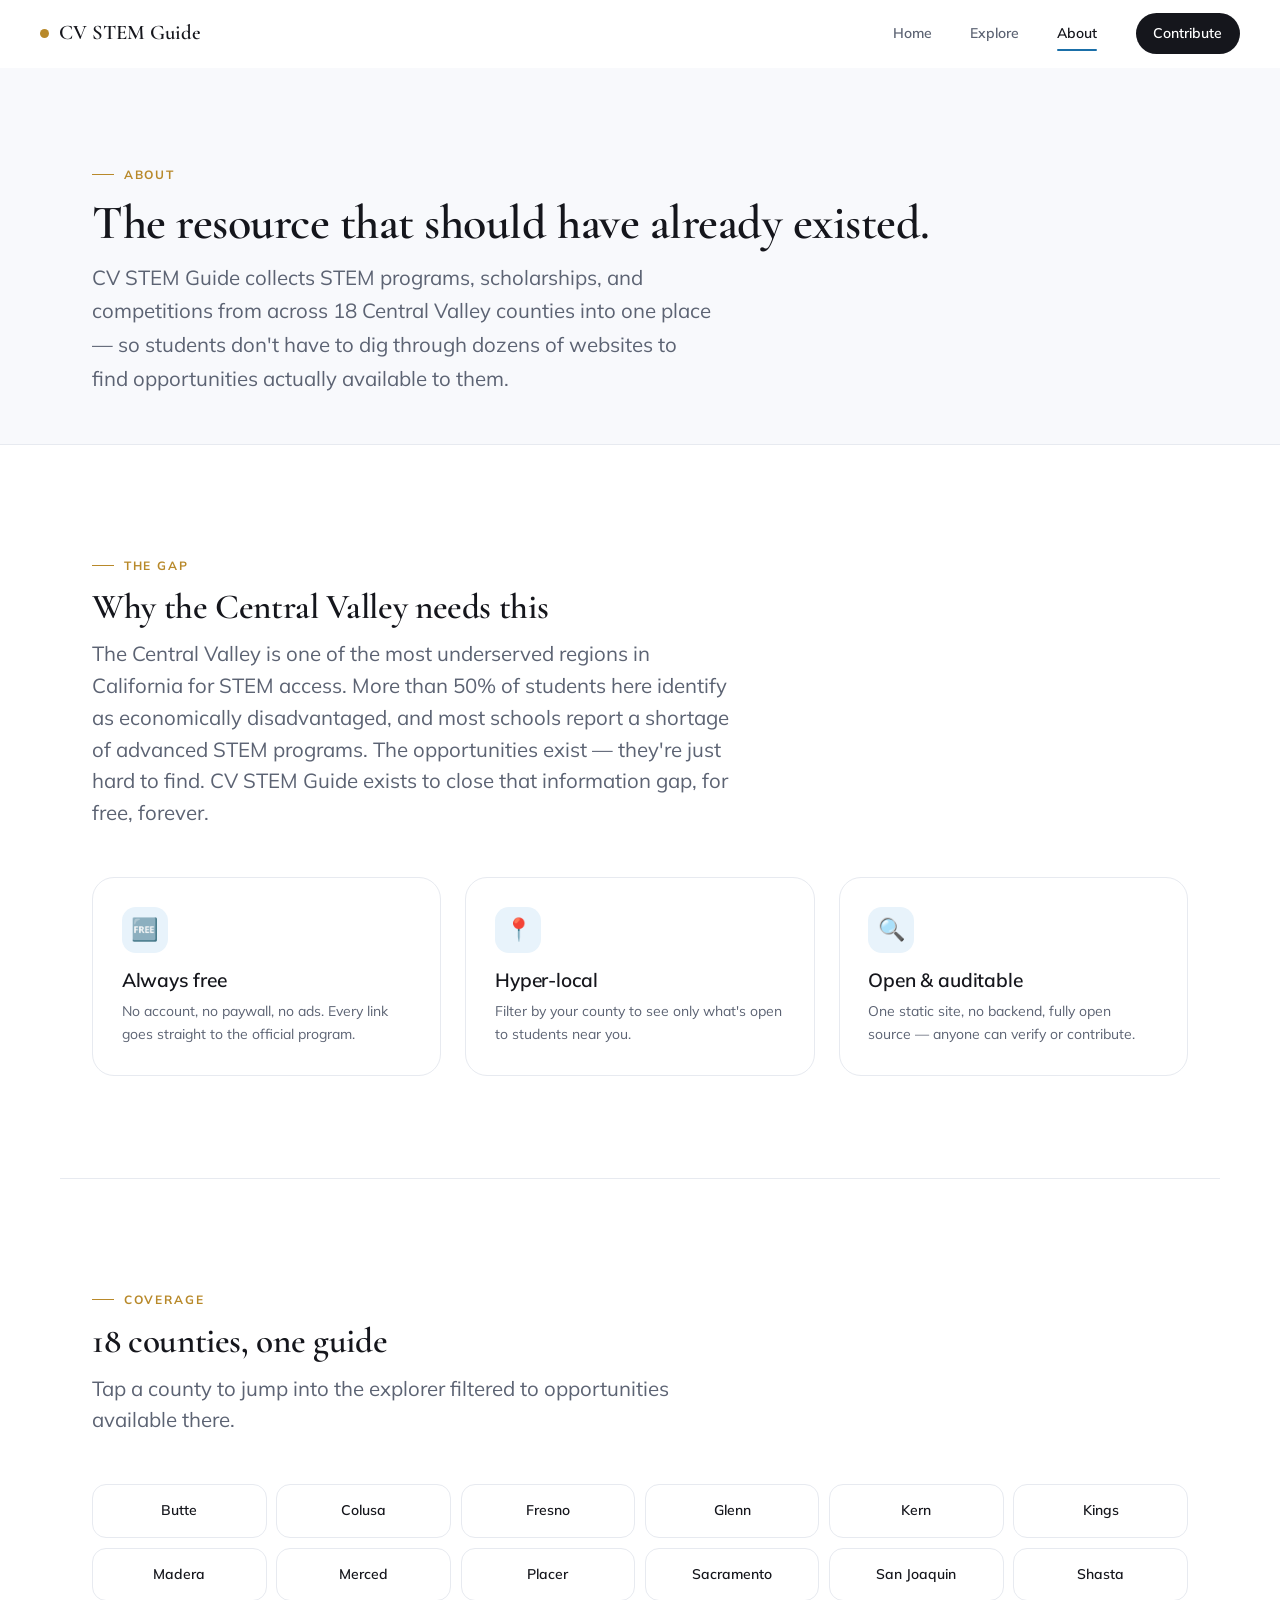
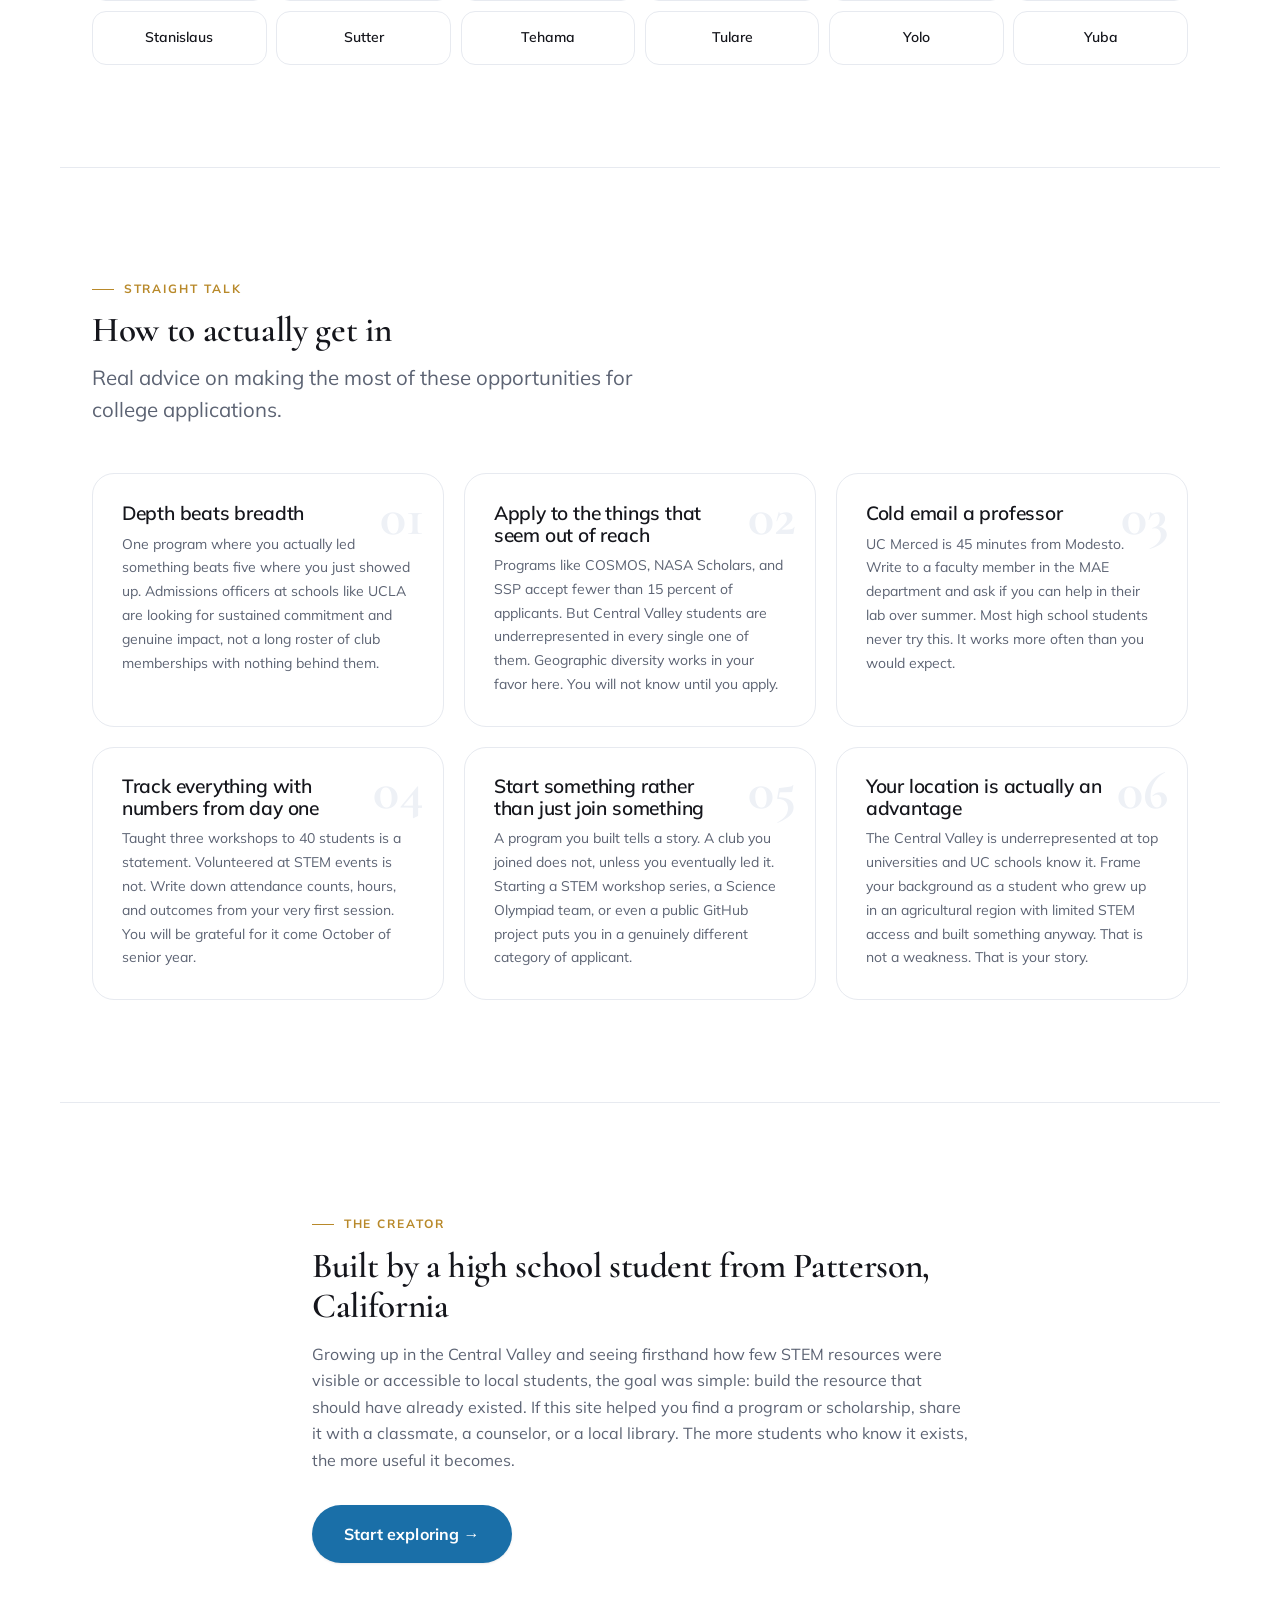
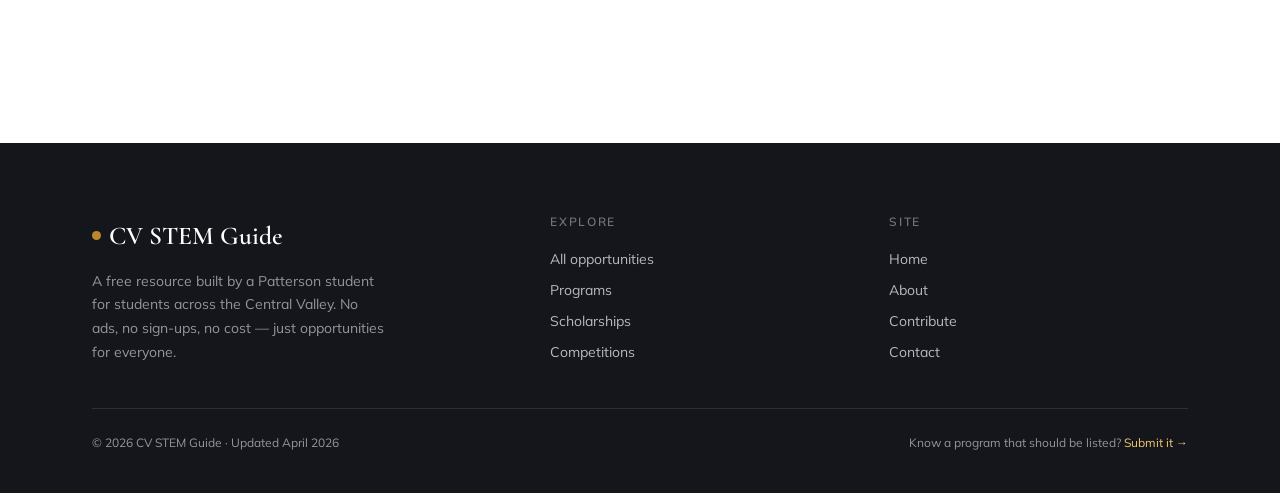
==== about/index.html @ e5feb9a6 "Add files via upload" ====
<!DOCTYPE html>
<html lang="en">
<head>
<meta charset="UTF-8">
<meta name="viewport" content="width=device-width, initial-scale=1.0">
<title>About — CV STEM Guide</title>
<meta name="description" content="CV STEM Guide is a free, no-sign-up resource built by a Central Valley student to close the STEM information gap across 18 counties.">
<link rel="canonical" href="https://cvstemguide.com/about">
<link rel="icon" href="/assets/favicon.svg">
<link rel="preconnect" href="https://fonts.googleapis.com">
<link rel="preconnect" href="https://fonts.gstatic.com" crossorigin>
<link href="https://fonts.googleapis.com/css2?family=Cormorant+Garamond:ital,wght@0,500;0,600;1,500;1,600&family=Mulish:wght@400;500;600;700;800&display=swap" rel="stylesheet">
<link rel="stylesheet" href="/styles/base.css">
<link rel="stylesheet" href="/styles/components.css">
</head>
<body>

<header class="nav">
  <a href="/" class="nav-logo" aria-label="CV STEM Guide home"><span class="dot"></span>CV STEM Guide</a>
  <nav class="nav-links" aria-label="Primary">
    <a href="/">Home</a>
    <a href="/explore">Explore</a>
    <a href="/about" aria-current="page">About</a>
    <a href="/contribute" class="nav-cta">Contribute</a>
  </nav>
  <button class="nav-toggle" aria-label="Toggle menu" aria-expanded="false"><span></span></button>
</header>

<div class="page-head">
  <div class="container">
    <span class="eyebrow">About</span>
    <h1>The resource that should have already existed.</h1>
    <p>CV STEM Guide collects STEM programs, scholarships, and competitions from across 18 Central Valley counties into one place — so students don't have to dig through dozens of websites to find opportunities actually available to them.</p>
  </div>
</div>

<section>
  <div class="container">
    <div class="section-head prose" data-animate>
      <span class="eyebrow">The gap</span>
      <h2 class="title">Why the Central Valley needs this</h2>
      <p class="sub">The Central Valley is one of the most underserved regions in California for STEM access. More than 50% of students here identify as economically disadvantaged, and most schools report a shortage of advanced STEM programs. The opportunities exist — they're just hard to find. CV STEM Guide exists to close that information gap, for free, forever.</p>
    </div>
    <div class="feature-grid">
      <div class="feature" data-animate><div class="feature-ic">🆓</div><h3>Always free</h3><p>No account, no paywall, no ads. Every link goes straight to the official program.</p></div>
      <div class="feature" data-animate data-delay="1"><div class="feature-ic">📍</div><h3>Hyper-local</h3><p>Filter by your county to see only what's open to students near you.</p></div>
      <div class="feature" data-animate data-delay="2"><div class="feature-ic">🔍</div><h3>Open & auditable</h3><p>One static site, no backend, fully open source — anyone can verify or contribute.</p></div>
    </div>
  </div>
</section>

<hr class="divider container">

<!-- Counties -->
<section>
  <div class="container">
    <div class="section-head" data-animate>
      <span class="eyebrow">Coverage</span>
      <h2 class="title">18 counties, one guide</h2>
      <p class="sub">Tap a county to jump into the explorer filtered to opportunities available there.</p>
    </div>
    <div class="county-grid" id="county-grid" data-animate></div>
  </div>
</section>

<hr class="divider container">

<!-- Tips -->
<section>
  <div class="container">
    <div class="section-head" data-animate>
      <span class="eyebrow">Straight talk</span>
      <h2 class="title">How to actually get in</h2>
      <p class="sub">Real advice on making the most of these opportunities for college applications.</p>
    </div>
    <div class="tips-grid" id="tips-grid"></div>
  </div>
</section>

<hr class="divider container">

<!-- Creator -->
<section>
  <div class="container prose" data-animate>
    <span class="eyebrow">The creator</span>
    <h2 class="title" style="font-family:var(--font-display);font-size:var(--fs-h2);margin:.75rem 0 1rem">Built by a high school student from Patterson, California</h2>
    <p class="muted">Growing up in the Central Valley and seeing firsthand how few STEM resources were visible or accessible to local students, the goal was simple: build the resource that should have already existed. If this site helped you find a program or scholarship, share it with a classmate, a counselor, or a local library. The more students who know it exists, the more useful it becomes.</p>
    <div style="margin-top:2rem">
      <a href="/explore" class="btn btn-primary btn-lg">Start exploring →</a>
    </div>
  </div>
</section>

<footer class="footer">
  <div class="container">
    <div class="footer-grid">
      <div>
        <div class="footer-logo"><span class="dot"></span>CV STEM Guide</div>
        <p class="footer-blurb">A free resource built by a Patterson student for students across the Central Valley. No ads, no sign-ups, no cost — just opportunities for everyone.</p>
      </div>
      <div class="footer-col">
        <h4>Explore</h4>
        <a href="/explore">All opportunities</a>
        <a href="/explore?type=program">Programs</a>
        <a href="/explore?type=scholarship">Scholarships</a>
        <a href="/explore?type=competition">Competitions</a>
      </div>
      <div class="footer-col">
        <h4>Site</h4>
        <a href="/">Home</a>
        <a href="/about">About</a>
        <a href="/contribute">Contribute</a>
        <a href="mailto:support@cvstemguide.com">Contact</a>
      </div>
    </div>
    <div class="footer-note">
      <span>© <span id="year">2026</span> CV STEM Guide · Updated April 2026</span>
      <span>Know a program that should be listed? <a href="/contribute">Submit it →</a></span>
    </div>
  </div>
</footer>

<script src="/scripts/data.js"></script>
<script src="/scripts/ui.js"></script>
<script src="/scripts/main.js" defer></script>
<script data-goatcounter="https://cvstemguide.goatcounter.com/count" async src="//gc.zgo.at/count.js"></script>
</body>
</html>
---- styles/base.css ----
/* ============================================================
   CV STEM Guide — Design System: Base
   Tokens · reset · typography · layout primitives · utilities
   ============================================================ */

:root {
  /* ---- Brand ---- */
  --sky:        #1a6fa8;
  --sky-dark:   #0f4f7a;
  --sky-light:  #e8f3fb;
  --gold:       #b8892a;
  --gold-soft:  #f0c96a;
  --gold-light: #fdf6e7;

  /* ---- Accent (resource categories) ---- */
  --green:        #2d7a4f;  --green-light:  #edf7f2;
  --rose:         #9b3a5c;  --rose-light:   #fdf0f5;
  --violet:       #5b3da8;  --violet-light: #f3f0fb;
  --amber:        #8a6a00;  --amber-light:  #fef9e7;

  /* ---- Neutrals ---- */
  --ink:       #15161c;
  --ink-soft:  #3a3d4a;
  --ink-muted: #5c6373;
  --ink-faint: #8a93a6;
  --line:      #e7eaf0;
  --line-soft: #f1f3f7;
  --surface:   #ffffff;
  --surface-2: #f8f9fc;
  --surface-3: #eef1f6;

  /* ---- Typography ---- */
  --font-display: 'Cormorant Garamond', Georgia, 'Times New Roman', serif;
  --font-sans: 'Mulish', -apple-system, BlinkMacSystemFont, 'Segoe UI', Roboto, sans-serif;

  --fs-hero: clamp(2.6rem, 6vw, 4.6rem);
  --fs-h1:   clamp(2rem, 4vw, 3rem);
  --fs-h2:   clamp(1.6rem, 3vw, 2.2rem);
  --fs-h3:   1.2rem;
  --fs-lead: clamp(1.05rem, 1.6vw, 1.3rem);
  --fs-body: 1rem;
  --fs-sm:   0.875rem;
  --fs-xs:   0.75rem;

  /* ---- Spacing (8pt scale) ---- */
  --sp-1: .25rem; --sp-2: .5rem;  --sp-3: .75rem; --sp-4: 1rem;
  --sp-5: 1.5rem; --sp-6: 2rem;   --sp-7: 3rem;   --sp-8: 4rem;
  --sp-9: 6rem;   --sp-10: 8rem;

  /* ---- Radius ---- */
  --r-sm: 8px; --r-md: 14px; --r-lg: 22px; --r-pill: 999px;

  /* ---- Shadows (soft, premium) ---- */
  --shadow-sm: 0 1px 2px rgba(20,30,55,.04), 0 1px 3px rgba(20,30,55,.06);
  --shadow-md: 0 6px 16px rgba(20,30,55,.06), 0 14px 36px rgba(20,30,55,.07);
  --shadow-lg: 0 10px 28px rgba(20,30,55,.10), 0 28px 64px rgba(20,30,55,.12);

  /* ---- Motion ---- */
  --ease:     cubic-bezier(.22,.61,.36,1);
  --ease-out: cubic-bezier(.16,1,.3,1);
  --t-fast: .18s; --t-med: .32s; --t-slow: .6s;

  /* ---- Layout ---- */
  --maxw: 1160px;
  --maxw-prose: 720px;
  --nav-h: 68px;
}

/* ---- Reset ---- */
*, *::before, *::after { box-sizing: border-box; margin: 0; padding: 0; }
html { -webkit-text-size-adjust: 100%; scroll-behavior: smooth; scroll-padding-top: calc(var(--nav-h) + 1rem); }
body {
  font-family: var(--font-sans);
  font-size: var(--fs-body);
  line-height: 1.65;
  color: var(--ink);
  background: var(--surface);
  -webkit-font-smoothing: antialiased;
  text-rendering: optimizeLegibility;
  overflow-x: hidden;
}
img, svg, video { display: block; max-width: 100%; height: auto; }
a { color: inherit; text-decoration: none; }
button, input, select, textarea { font: inherit; color: inherit; }
button { cursor: pointer; background: none; border: none; }
ul { list-style: none; }
:focus-visible { outline: 2px solid var(--sky); outline-offset: 3px; border-radius: 4px; }

/* ---- Typography ---- */
h1, h2, h3, h4 { line-height: 1.12; font-weight: 600; letter-spacing: -0.01em; }
.display { font-family: var(--font-display); font-weight: 600; letter-spacing: -0.005em; }
.display em { font-style: italic; }

p { text-wrap: pretty; }
strong { font-weight: 600; }

/* ---- Layout primitives ---- */
.container { width: 100%; max-width: var(--maxw); margin-inline: auto; padding-inline: clamp(1.25rem, 4vw, 2rem); }
.prose { max-width: var(--maxw-prose); }
section { padding-block: clamp(3.5rem, 8vw, 6.5rem); }

.eyebrow {
  display: inline-flex; align-items: center; gap: .6rem;
  font-size: var(--fs-xs); font-weight: 700; letter-spacing: .16em;
  text-transform: uppercase; color: var(--gold);
}
.eyebrow::before { content: ''; width: 22px; height: 1px; background: currentColor; }

.section-head { max-width: 640px; margin-bottom: clamp(2rem, 4vw, 3rem); }
.section-head .title {
  font-family: var(--font-display); font-weight: 600;
  font-size: var(--fs-h2); color: var(--ink); margin-top: .75rem; line-height: 1.1;
}
.section-head .sub {
  font-size: var(--fs-lead); color: var(--ink-muted);
  margin-top: .75rem; font-weight: 400; line-height: 1.55;
}

.divider { border: none; border-top: 1px solid var(--line); }

/* ---- Buttons ---- */
.btn {
  display: inline-flex; align-items: center; justify-content: center; gap: .5rem;
  padding: .85rem 1.6rem; border-radius: var(--r-pill);
  font-size: var(--fs-sm); font-weight: 700; letter-spacing: .01em;
  transition: transform var(--t-fast) var(--ease), background var(--t-fast), box-shadow var(--t-fast), border-color var(--t-fast), color var(--t-fast);
  will-change: transform;
}
.btn:hover { transform: translateY(-2px); }
.btn:active { transform: translateY(0); }
.btn-primary { background: var(--sky); color: #fff; box-shadow: var(--shadow-sm); }
.btn-primary:hover { background: var(--sky-dark); box-shadow: var(--shadow-md); }
.btn-ghost { background: transparent; color: var(--ink); border: 1px solid var(--line); }
.btn-ghost:hover { border-color: var(--ink-faint); background: var(--surface-2); }
.btn-light { background: rgba(255,255,255,.12); color: #fff; border: 1px solid rgba(255,255,255,.35); backdrop-filter: blur(6px); }
.btn-light:hover { background: rgba(255,255,255,.2); border-color: rgba(255,255,255,.6); }
.btn-lg { padding: 1rem 2rem; font-size: var(--fs-body); }

/* ---- Scroll-reveal animation hook ---- */
[data-animate] {
  opacity: 0; transform: translateY(22px);
  transition: opacity .7s var(--ease-out), transform .7s var(--ease-out);
}
[data-animate].in-view { opacity: 1; transform: none; }
[data-animate][data-delay="1"] { transition-delay: .08s; }
[data-animate][data-delay="2"] { transition-delay: .16s; }
[data-animate][data-delay="3"] { transition-delay: .24s; }
[data-animate][data-delay="4"] { transition-delay: .32s; }

/* ---- Utilities ---- */
.text-center { text-align: center; }
.mx-auto { margin-inline: auto; }
.muted { color: var(--ink-muted); }
.visually-hidden {
  position: absolute; width: 1px; height: 1px; padding: 0; margin: -1px;
  overflow: hidden; clip: rect(0 0 0 0); white-space: nowrap; border: 0;
}

@media (prefers-reduced-motion: reduce) {
  html { scroll-behavior: auto; }
  *, *::before, *::after { animation-duration: .001ms !important; transition-duration: .001ms !important; }
  [data-animate] { opacity: 1; transform: none; }
}
---- styles/components.css ----
/* ============================================================
   CV STEM Guide — Design System: Components
   Navigation · hero · stats · cards · explorer · banners · footer
   ============================================================ */

/* ---------- Navigation ---------- */
.nav {
  position: sticky; top: 0; z-index: 100;
  height: var(--nav-h);
  display: flex; align-items: center; justify-content: space-between;
  padding-inline: clamp(1.25rem, 4vw, 2.5rem);
  background: rgba(255,255,255,.72);
  backdrop-filter: saturate(180%) blur(16px);
  -webkit-backdrop-filter: saturate(180%) blur(16px);
  border-bottom: 1px solid transparent;
  transition: border-color var(--t-med), background var(--t-med), box-shadow var(--t-med);
}
.nav.scrolled { border-bottom-color: var(--line); box-shadow: 0 1px 0 rgba(20,30,55,.02); }

.nav-logo {
  display: inline-flex; align-items: center; gap: .6rem;
  font-family: var(--font-display); font-weight: 600; font-size: 1.3rem; color: var(--ink);
}
.nav-logo .dot { width: 9px; height: 9px; border-radius: 50%; background: var(--gold); flex-shrink: 0; }

.nav-links { display: flex; align-items: center; gap: clamp(1.4rem, 3vw, 2.4rem); }
.nav-links a {
  position: relative; font-size: var(--fs-sm); font-weight: 600; color: var(--ink-muted);
  transition: color var(--t-fast);
}
.nav-links a::after {
  content: ''; position: absolute; left: 0; bottom: -6px; width: 0; height: 2px;
  background: var(--sky); border-radius: 2px; transition: width var(--t-med) var(--ease);
}
.nav-links a:hover { color: var(--ink); }
.nav-links a:hover::after,
.nav-links a[aria-current="page"]::after { width: 100%; }
.nav-links a[aria-current="page"] { color: var(--ink); }
.nav-links .nav-cta { padding: .55rem 1.1rem; border-radius: var(--r-pill); background: var(--ink); color: #fff; }
.nav-links .nav-cta::after { display: none; }
.nav-links .nav-cta:hover { background: var(--sky-dark); color: #fff; }

/* Mobile menu toggle */
.nav-toggle { display: none; width: 42px; height: 42px; border-radius: var(--r-sm); align-items: center; justify-content: center; }
.nav-toggle span, .nav-toggle span::before, .nav-toggle span::after {
  content: ''; display: block; width: 22px; height: 2px; background: var(--ink); border-radius: 2px;
  transition: transform var(--t-med) var(--ease), opacity var(--t-fast);
}
.nav-toggle span::before { position: absolute; transform: translateY(-7px); }
.nav-toggle span::after  { position: absolute; transform: translateY(7px); }
body.menu-open .nav-toggle span { background: transparent; }
body.menu-open .nav-toggle span::before { transform: rotate(45deg); }
body.menu-open .nav-toggle span::after  { transform: rotate(-45deg); }

/* ---------- Hero ---------- */
.hero { position: relative; display: flex; align-items: center; min-height: min(86vh, 700px); overflow: hidden; }
.hero-media { position: absolute; inset: 0; z-index: 0; }
.hero-media img { width: 100%; height: 100%; object-fit: cover; object-position: center 40%; transform: scale(1.06); }
.hero-media::after {
  content: ''; position: absolute; inset: 0;
  background: linear-gradient(100deg, rgba(11,22,42,.92) 0%, rgba(11,22,42,.62) 52%, rgba(11,22,42,.2) 100%);
}
.hero-inner { position: relative; z-index: 1; padding-block: clamp(4rem, 10vw, 7rem); max-width: 720px; }
.hero-eyebrow { color: var(--gold-soft); }
.hero h1 {
  font-family: var(--font-display); font-weight: 600; color: #fff;
  font-size: var(--fs-hero); line-height: 1.02; margin: 1.4rem 0;
}
.hero h1 em { font-style: italic; color: var(--gold-soft); }
.hero-sub { font-size: var(--fs-lead); color: rgba(255,255,255,.82); max-width: 520px; margin-bottom: 2.2rem; }
.hero-actions { display: flex; flex-wrap: wrap; gap: .8rem; }

/* ---------- Stats ---------- */
.stats {
  display: grid; grid-template-columns: repeat(4, 1fr);
  gap: clamp(1rem, 3vw, 2rem);
  padding: clamp(2rem, 5vw, 3rem) 0;
  border-block: 1px solid var(--line);
}
.stat { text-align: center; }
.stat-num { font-family: var(--font-display); font-weight: 600; font-size: clamp(2rem, 4vw, 2.8rem); color: var(--sky); line-height: 1; }
.stat-label { font-size: var(--fs-sm); color: var(--ink-muted); margin-top: .4rem; }

/* ---------- Feature / value cards ---------- */
.feature-grid { display: grid; grid-template-columns: repeat(auto-fit, minmax(250px, 1fr)); gap: clamp(1rem, 2.5vw, 1.5rem); }
.feature {
  padding: 1.8rem; border: 1px solid var(--line); border-radius: var(--r-lg); background: var(--surface);
  transition: transform var(--t-med) var(--ease), box-shadow var(--t-med), border-color var(--t-med);
}
.feature:hover { transform: translateY(-4px); box-shadow: var(--shadow-md); border-color: transparent; }
.feature-ic { width: 46px; height: 46px; border-radius: var(--r-md); display: grid; place-items: center; font-size: 22px; background: var(--sky-light); margin-bottom: 1.1rem; }
.feature h3 { font-size: var(--fs-h3); margin-bottom: .5rem; }
.feature p { font-size: var(--fs-sm); color: var(--ink-muted); }

/* ---------- Resource cards ---------- */
.card-grid { display: grid; grid-template-columns: repeat(auto-fill, minmax(330px, 1fr)); gap: clamp(1rem, 2vw, 1.25rem); }
.card {
  display: flex; flex-direction: column;
  background: var(--surface); border: 1px solid var(--line); border-radius: var(--r-lg);
  padding: 1.6rem;
  transition: transform var(--t-med) var(--ease), box-shadow var(--t-med), border-color var(--t-med);
}
.card:hover { transform: translateY(-4px); box-shadow: var(--shadow-md); border-color: transparent; }
.card-top { display: flex; align-items: flex-start; justify-content: space-between; gap: .75rem; margin-bottom: 1rem; }
.card-ic { width: 48px; height: 48px; border-radius: var(--r-md); display: grid; place-items: center; font-size: 22px; background: var(--surface-2); flex-shrink: 0; }
.card-badges { display: flex; flex-wrap: wrap; gap: .35rem; justify-content: flex-end; }
.badge { font-size: var(--fs-xs); font-weight: 700; letter-spacing: .04em; text-transform: uppercase; padding: .2rem .6rem; border-radius: var(--r-pill); white-space: nowrap; }
.badge-free        { background: var(--green-light);  color: var(--green); }
.badge-online      { background: var(--sky-light);    color: var(--sky-dark); }
.badge-residential { background: var(--violet-light); color: var(--violet); }
.badge-paid        { background: var(--gold-light);   color: var(--gold); }
.badge-competition { background: var(--amber-light);  color: var(--amber); }
.badge-scholarship { background: var(--rose-light);   color: var(--rose); }
.card-type { font-size: var(--fs-xs); font-weight: 700; letter-spacing: .1em; text-transform: uppercase; color: var(--ink-faint); }
.card h3 { font-size: 1.18rem; margin: .15rem 0 .25rem; line-height: 1.25; }
.card-org { font-size: var(--fs-xs); font-weight: 700; letter-spacing: .06em; text-transform: uppercase; color: var(--ink-faint); margin-bottom: .8rem; }
.card-desc { font-size: var(--fs-sm); color: var(--ink-muted); line-height: 1.62; flex: 1; }
.card-meta { display: flex; flex-wrap: wrap; gap: .35rem .9rem; margin: 1.1rem 0; padding-top: 1rem; border-top: 1px solid var(--line-soft); font-size: var(--fs-xs); color: var(--ink-muted); }
.card-link {
  margin-top: auto; display: inline-flex; align-items: center; gap: .4rem; align-self: flex-start;
  font-size: var(--fs-sm); font-weight: 700; color: var(--sky);
}
.card-link .arrow { transition: transform var(--t-med) var(--ease); }
.card:hover .card-link .arrow { transform: translateX(4px); }

/* ---------- Explorer controls ---------- */
.explorer-bar { display: flex; flex-direction: column; gap: 1rem; margin-bottom: 2rem; }
.explorer-row { display: flex; flex-wrap: wrap; align-items: center; gap: .75rem; }
.search-field { position: relative; flex: 1 1 280px; max-width: 460px; }
.search-field svg { position: absolute; left: 1rem; top: 50%; transform: translateY(-50%); color: var(--ink-faint); pointer-events: none; }
.search-input {
  width: 100%; padding: .8rem 1rem .8rem 2.7rem; border: 1px solid var(--line);
  border-radius: var(--r-pill); background: var(--surface-2); font-size: var(--fs-sm);
  transition: border-color var(--t-fast), background var(--t-fast), box-shadow var(--t-fast);
}
.search-input:focus { outline: none; border-color: var(--sky); background: var(--surface); box-shadow: 0 0 0 4px var(--sky-light); }
.county-select {
  padding: .8rem 2.4rem .8rem 1rem; border: 1px solid var(--line); border-radius: var(--r-pill);
  background: var(--surface-2); font-size: var(--fs-sm); font-weight: 600; appearance: none;
  background-image: url("data:image/svg+xml,%3Csvg xmlns='http://www.w3.org/2000/svg' width='14' height='14' viewBox='0 0 24 24' fill='none' stroke='%235c6373' stroke-width='2.2'%3E%3Cpath d='m6 9 6 6 6-6'/%3E%3C/svg%3E");
  background-repeat: no-repeat; background-position: right 1rem center; cursor: pointer;
  transition: border-color var(--t-fast), box-shadow var(--t-fast);
}
.county-select:focus { outline: none; border-color: var(--sky); box-shadow: 0 0 0 4px var(--sky-light); }

.chips { display: flex; flex-wrap: wrap; gap: .4rem; }
.chip {
  padding: .45rem 1rem; border-radius: var(--r-pill); font-size: var(--fs-xs); font-weight: 700;
  letter-spacing: .03em; border: 1px solid var(--line); background: var(--surface); color: var(--ink-muted);
  transition: all var(--t-fast) var(--ease);
}
.chip:hover { border-color: var(--ink-faint); color: var(--ink); }
.chip.active { background: var(--ink); border-color: var(--ink); color: #fff; }
.chips--type .chip.active { background: var(--sky); border-color: var(--sky); }

.result-count { font-size: var(--fs-sm); color: var(--ink-faint); }
.empty-state { grid-column: 1 / -1; padding: 3rem 1rem; text-align: center; color: var(--ink-faint); }
.empty-state strong { display: block; color: var(--ink-muted); font-size: var(--fs-lead); margin-bottom: .4rem; }

/* ---------- Feature banner ---------- */
.banner { position: relative; border-radius: var(--r-lg); overflow: hidden; min-height: 240px; display: flex; align-items: center; }
.banner img { position: absolute; inset: 0; width: 100%; height: 100%; object-fit: cover; object-position: center 55%; }
.banner::after { content: ''; position: absolute; inset: 0; background: linear-gradient(90deg, rgba(11,22,42,.9) 0%, rgba(11,22,42,.35) 100%); }
.banner-text { position: relative; z-index: 1; padding: clamp(1.6rem, 4vw, 2.6rem); max-width: 520px; }
.banner-text h2 { font-family: var(--font-display); font-size: var(--fs-h2); color: #fff; margin-bottom: .5rem; }
.banner-text p { font-size: var(--fs-sm); color: rgba(255,255,255,.78); }

/* ---------- Tips ---------- */
.tips-grid { display: grid; grid-template-columns: repeat(auto-fill, minmax(300px, 1fr)); gap: clamp(1rem, 2vw, 1.25rem); }
.tip {
  position: relative; overflow: hidden; padding: 1.8rem; background: var(--surface);
  border: 1px solid var(--line); border-radius: var(--r-lg);
  transition: transform var(--t-med) var(--ease), box-shadow var(--t-med), border-color var(--t-med);
}
.tip:hover { transform: translateY(-4px); box-shadow: var(--shadow-md); border-color: transparent; }
.tip-num { position: absolute; top: 1rem; right: 1.2rem; font-family: var(--font-display); font-weight: 700; font-size: 3.4rem; line-height: 1; color: var(--surface-3); }
.tip h3 { font-size: var(--fs-h3); margin-bottom: .5rem; padding-right: 3rem; }
.tip p { font-size: var(--fs-sm); color: var(--ink-muted); line-height: 1.7; }

/* ---------- County grid (About) ---------- */
.county-grid { display: grid; grid-template-columns: repeat(auto-fill, minmax(150px, 1fr)); gap: .6rem; }
.county-pill {
  text-align: center; padding: .9rem 1rem; border: 1px solid var(--line); border-radius: var(--r-md);
  background: var(--surface); font-weight: 600; font-size: var(--fs-sm);
  transition: border-color var(--t-fast), background var(--t-fast), transform var(--t-fast);
}
.county-pill:hover { border-color: var(--sky); background: var(--sky-light); transform: translateY(-2px); }

/* ---------- Steps (How it works) ---------- */
.steps { display: grid; grid-template-columns: repeat(auto-fit, minmax(220px, 1fr)); gap: clamp(1.2rem, 3vw, 2rem); counter-reset: step; }
.step { position: relative; padding-top: 3.2rem; }
.step::before {
  counter-increment: step; content: counter(step);
  position: absolute; top: 0; left: 0; width: 2.4rem; height: 2.4rem; border-radius: 50%;
  display: grid; place-items: center; font-family: var(--font-display); font-weight: 600; font-size: 1.2rem;
  color: var(--sky); background: var(--sky-light);
}
.step h3 { font-size: var(--fs-h3); margin-bottom: .4rem; }
.step p { font-size: var(--fs-sm); color: var(--ink-muted); }

/* ---------- CTA band ---------- */
.cta-band { background: var(--ink); border-radius: var(--r-lg); padding: clamp(2.5rem, 6vw, 4.5rem); text-align: center; color: #fff; }
.cta-band h2 { font-family: var(--font-display); font-size: var(--fs-h1); margin-bottom: .8rem; }
.cta-band p { color: rgba(255,255,255,.72); max-width: 520px; margin: 0 auto 2rem; }

/* ---------- Page header (interior pages) ---------- */
.page-head { padding-block: clamp(3.5rem, 8vw, 5.5rem) clamp(2rem, 4vw, 3rem); background: var(--surface-2); border-bottom: 1px solid var(--line); }
.page-head h1 { font-family: var(--font-display); font-size: var(--fs-h1); margin: .8rem 0 .6rem; }
.page-head p { font-size: var(--fs-lead); color: var(--ink-muted); max-width: 620px; }

/* ---------- Footer ---------- */
.footer { background: var(--ink); color: rgba(255,255,255,.55); padding-block: clamp(3rem, 6vw, 4.5rem) 2.5rem; margin-top: clamp(3rem, 6vw, 5rem); }
.footer-grid { display: grid; grid-template-columns: 1.4fr 1fr 1fr; gap: 2.5rem; margin-bottom: 2.5rem; }
.footer-logo { font-family: var(--font-display); font-weight: 600; font-size: 1.6rem; color: #fff; margin-bottom: .8rem; display: inline-flex; align-items: center; gap: .5rem; }
.footer-logo .dot { width: 9px; height: 9px; border-radius: 50%; background: var(--gold); }
.footer-blurb { font-size: var(--fs-sm); max-width: 320px; line-height: 1.7; }
.footer-col h4 { font-size: var(--fs-xs); letter-spacing: .14em; text-transform: uppercase; color: rgba(255,255,255,.4); margin-bottom: 1rem; }
.footer-col a { display: block; font-size: var(--fs-sm); color: rgba(255,255,255,.7); padding: .25rem 0; transition: color var(--t-fast); }
.footer-col a:hover { color: #fff; }
.footer-note { border-top: 1px solid rgba(255,255,255,.1); padding-top: 1.5rem; font-size: var(--fs-xs); display: flex; flex-wrap: wrap; gap: .5rem 1.2rem; justify-content: space-between; }
.footer-note a { color: var(--gold-soft); }

/* ============================================================
   Responsive
   ============================================================ */
@media (max-width: 820px) {
  .footer-grid { grid-template-columns: 1fr 1fr; }
  .stats { grid-template-columns: repeat(2, 1fr); row-gap: 2rem; }
}

@media (max-width: 720px) {
  .nav-toggle { display: flex; }
  .nav-links {
    position: fixed; inset: var(--nav-h) 0 auto 0;
    flex-direction: column; align-items: stretch; gap: 0;
    background: rgba(255,255,255,.96); backdrop-filter: blur(16px);
    border-bottom: 1px solid var(--line); padding: .5rem 1.25rem 1.25rem;
    transform: translateY(-110%); opacity: 0; pointer-events: none;
    transition: transform var(--t-med) var(--ease), opacity var(--t-med);
  }
  body.menu-open .nav-links { transform: translateY(0); opacity: 1; pointer-events: auto; }
  .nav-links a { padding: 1rem 0; font-size: 1.05rem; border-bottom: 1px solid var(--line-soft); }
  .nav-links a::after { display: none; }
  .nav-links .nav-cta { text-align: center; margin-top: 1rem; padding: .9rem; border-bottom: none; }
  .footer-grid { grid-template-columns: 1fr; gap: 2rem; }
}

@media (max-width: 480px) {
  .hero { min-height: 78vh; }
  .card-grid { grid-template-columns: 1fr; }
}
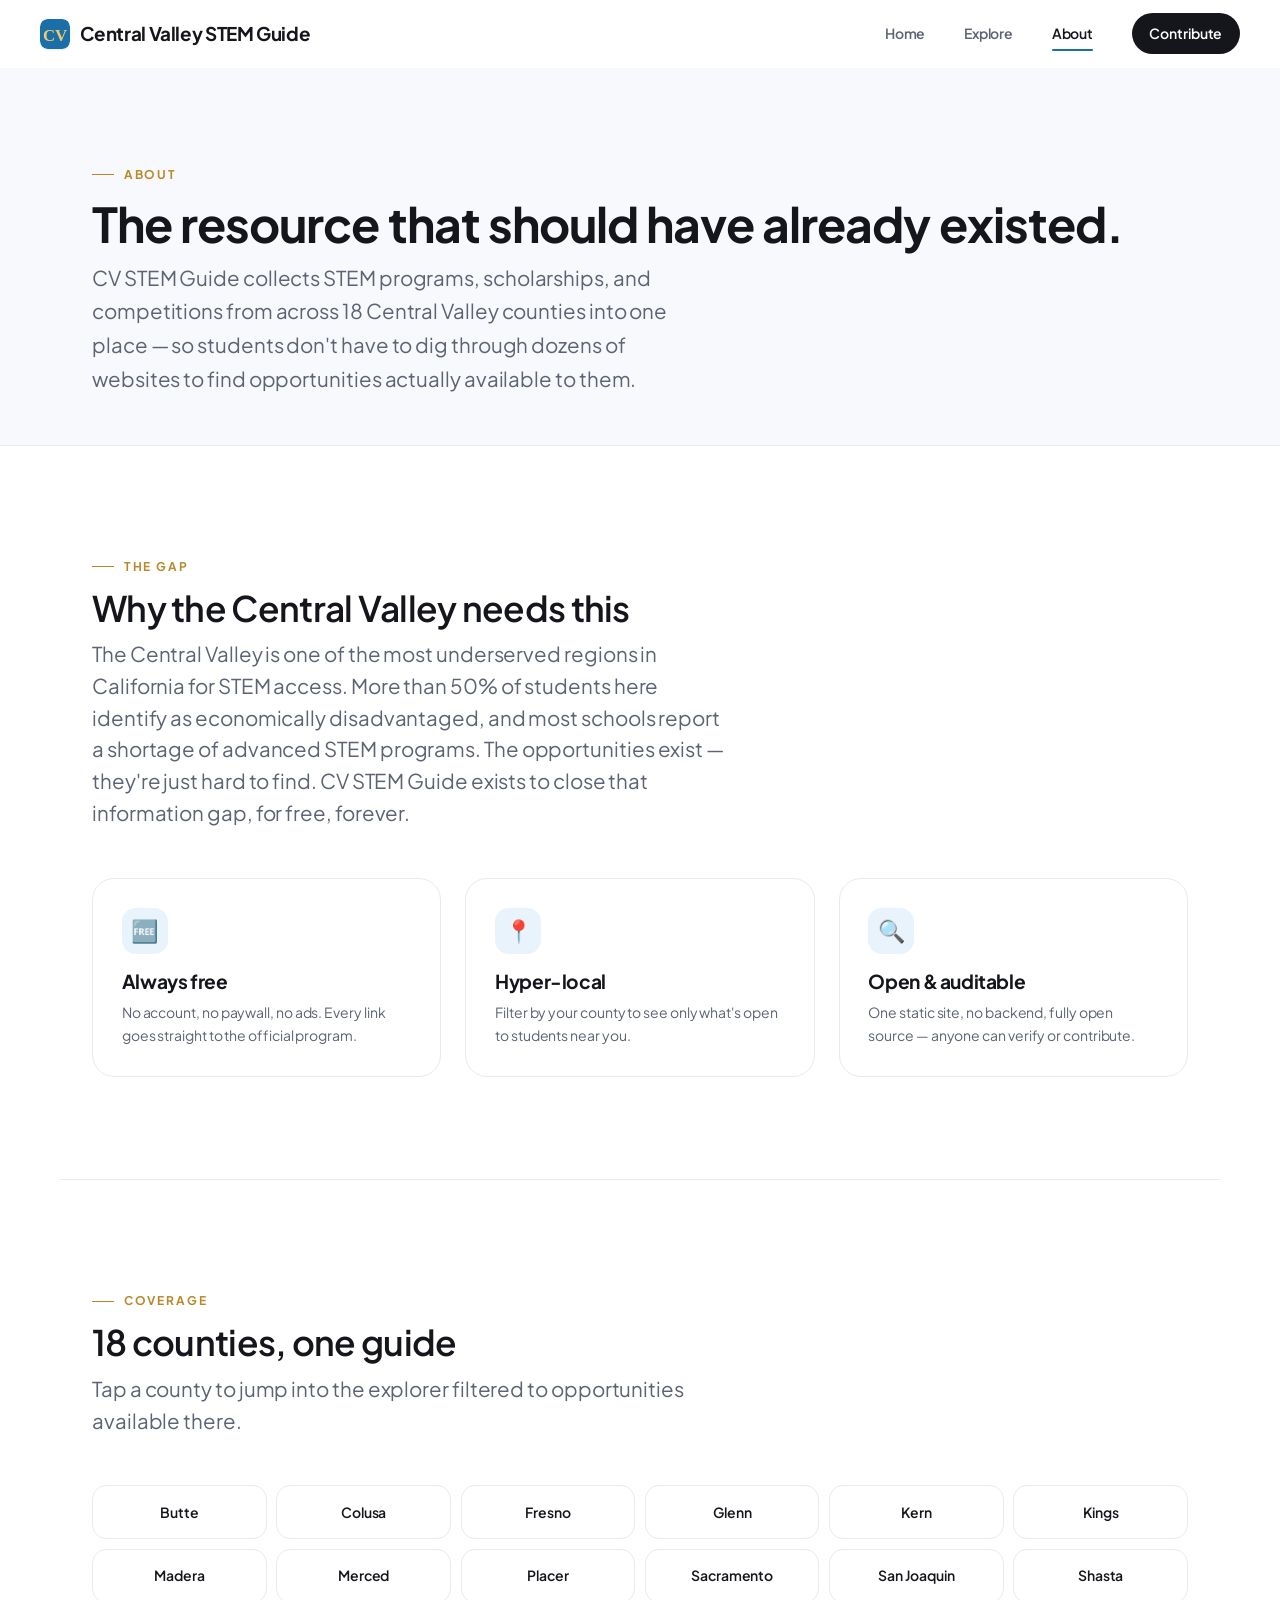
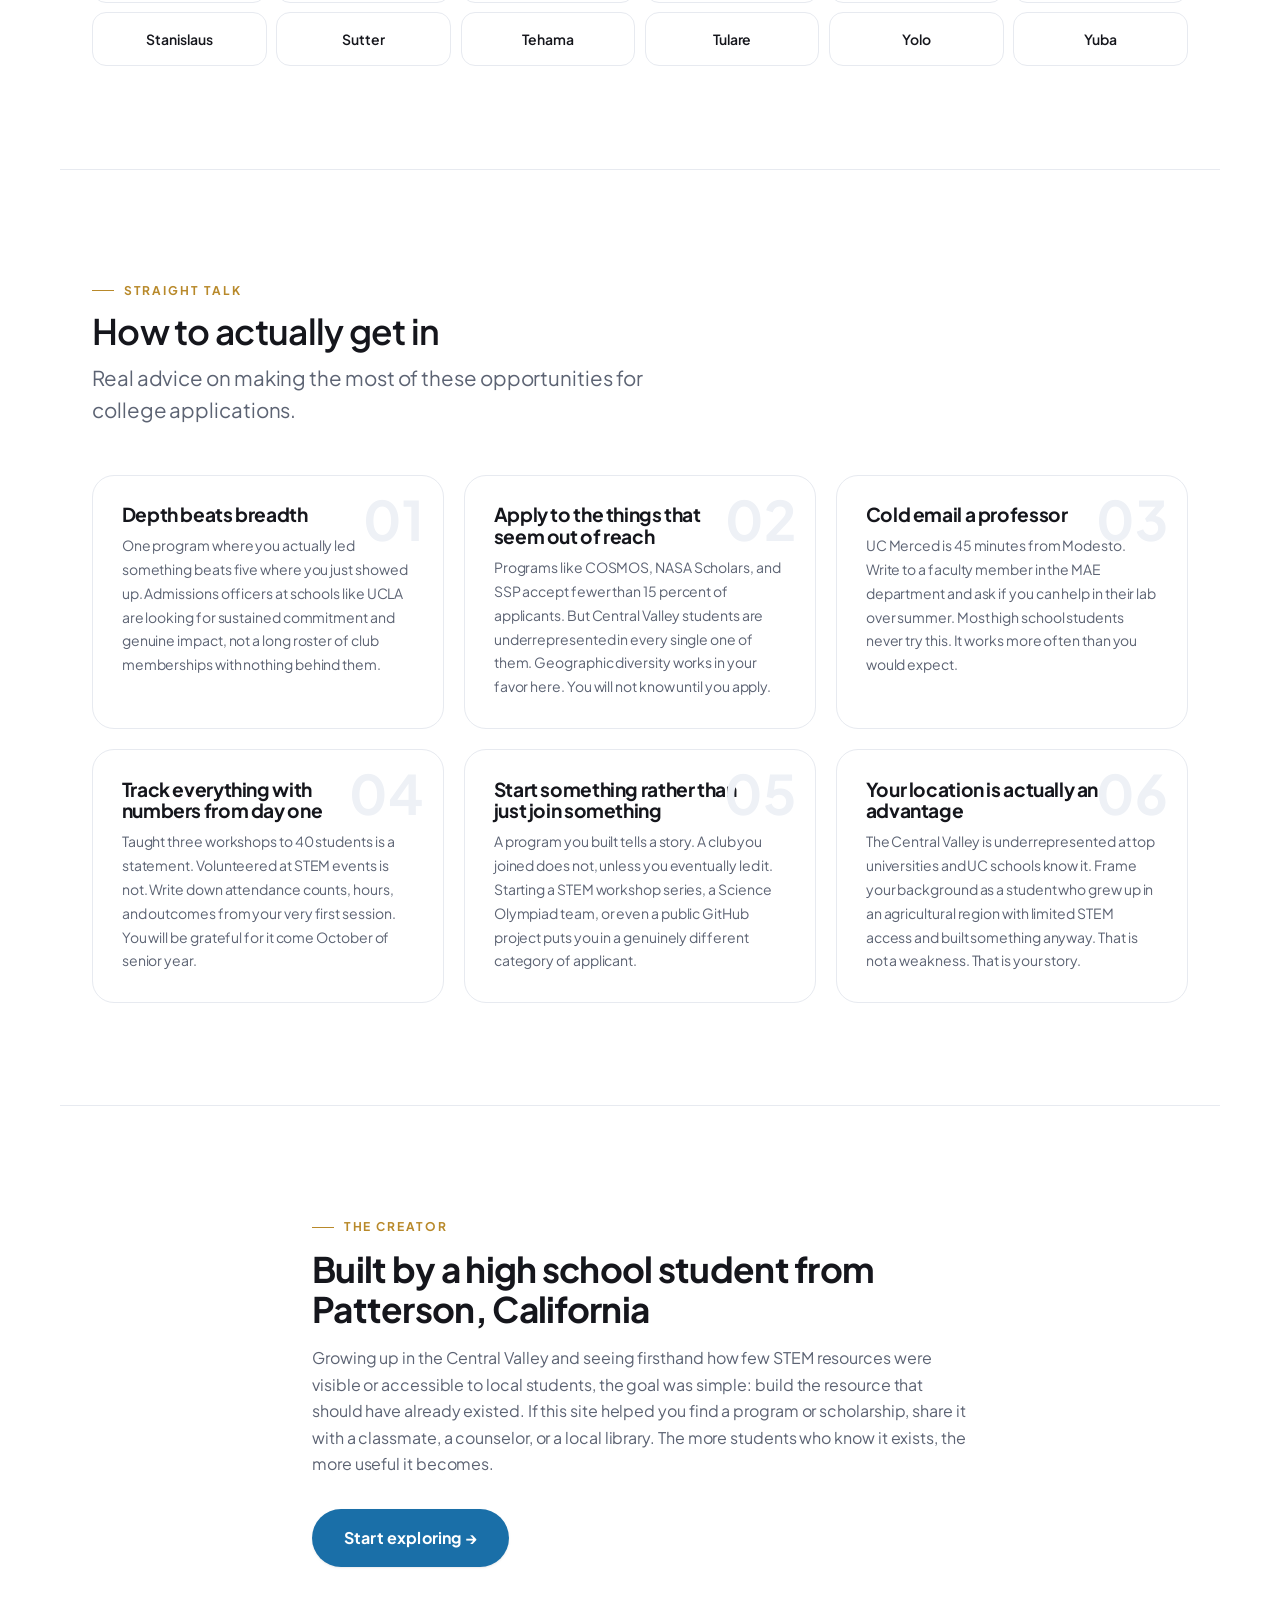
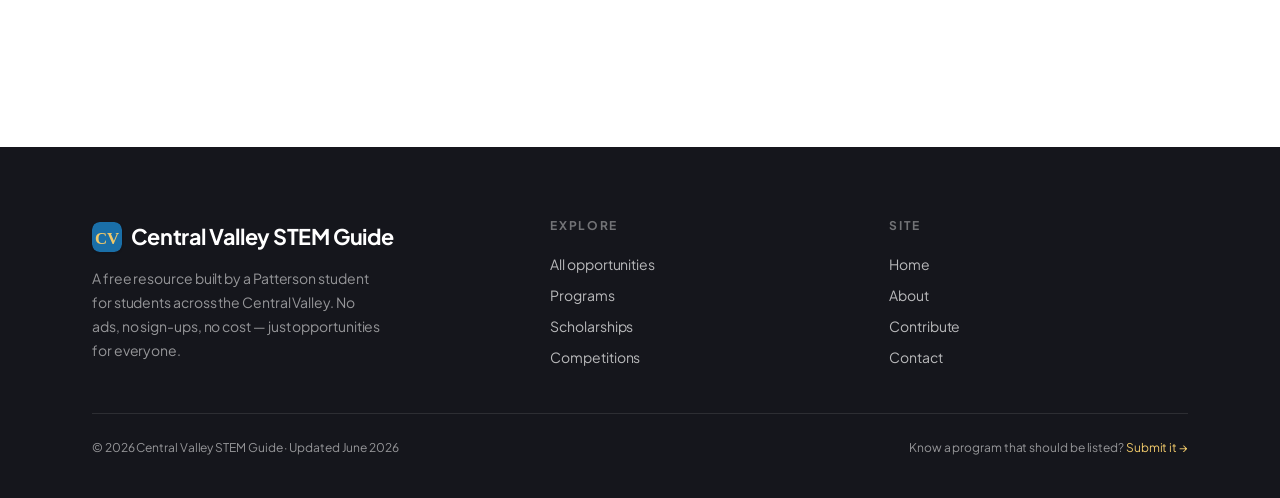
==== commit 8b9bacf1: "Add files via upload" ====
--- a/about/index.html
+++ b/about/index.html
@@ -3,20 +3,23 @@
 <head>
 <meta charset="UTF-8">
 <meta name="viewport" content="width=device-width, initial-scale=1.0">
-<title>About — CV STEM Guide</title>
+<title>CV STEM Guide</title>
 <meta name="description" content="CV STEM Guide is a free, no-sign-up resource built by a Central Valley student to close the STEM information gap across 18 counties.">
 <link rel="canonical" href="https://cvstemguide.com/about">
 <link rel="icon" href="/assets/favicon.svg">
 <link rel="preconnect" href="https://fonts.googleapis.com">
 <link rel="preconnect" href="https://fonts.gstatic.com" crossorigin>
-<link href="https://fonts.googleapis.com/css2?family=Cormorant+Garamond:ital,wght@0,500;0,600;1,500;1,600&family=Mulish:wght@400;500;600;700;800&display=swap" rel="stylesheet">
+<link href="https://fonts.googleapis.com/css2?family=Plus+Jakarta+Sans:ital,wght@0,400;0,500;0,600;0,700;0,800;1,500;1,600;1,700&display=swap" rel="stylesheet">
 <link rel="stylesheet" href="/styles/base.css">
 <link rel="stylesheet" href="/styles/components.css">
 </head>
 <body>
 
 <header class="nav">
-  <a href="/" class="nav-logo" aria-label="CV STEM Guide home"><span class="dot"></span>CV STEM Guide</a>
+  <a href="/" class="nav-logo" aria-label="Central Valley STEM Guide home">
+    <svg class="logo-badge" viewBox="0 0 100 100" width="30" height="30" aria-hidden="true"><rect width="100" height="100" rx="24" fill="#1a6fa8"/><text x="50" y="72" text-anchor="middle" font-size="56" font-weight="700" fill="#f0c96a" font-family="Georgia,serif">CV</text></svg>
+    <span>Central Valley STEM Guide</span>
+  </a>
   <nav class="nav-links" aria-label="Primary">
     <a href="/">Home</a>
     <a href="/explore">Explore</a>
@@ -95,7 +98,7 @@
   <div class="container">
     <div class="footer-grid">
       <div>
-        <div class="footer-logo"><span class="dot"></span>CV STEM Guide</div>
+        <div class="footer-logo"><svg class="logo-badge" viewBox="0 0 100 100" width="30" height="30" aria-hidden="true"><rect width="100" height="100" rx="24" fill="#1a6fa8"/><text x="50" y="72" text-anchor="middle" font-size="56" font-weight="700" fill="#f0c96a" font-family="Georgia,serif">CV</text></svg>Central Valley STEM Guide</div>
         <p class="footer-blurb">A free resource built by a Patterson student for students across the Central Valley. No ads, no sign-ups, no cost — just opportunities for everyone.</p>
       </div>
       <div class="footer-col">
@@ -114,7 +117,7 @@
       </div>
     </div>
     <div class="footer-note">
-      <span>© <span id="year">2026</span> CV STEM Guide · Updated April 2026</span>
+      <span>© <span id="year">2026</span> Central Valley STEM Guide · Updated June 2026</span>
       <span>Know a program that should be listed? <a href="/contribute">Submit it →</a></span>
     </div>
   </div>
--- a/styles/base.css
+++ b/styles/base.css
@@ -30,8 +30,8 @@
   --surface-3: #eef1f6;
 
   /* ---- Typography ---- */
-  --font-display: 'Cormorant Garamond', Georgia, 'Times New Roman', serif;
-  --font-sans: 'Mulish', -apple-system, BlinkMacSystemFont, 'Segoe UI', Roboto, sans-serif;
+  --font-display: 'Plus Jakarta Sans', -apple-system, BlinkMacSystemFont, 'Segoe UI', Roboto, sans-serif;
+  --font-sans: 'Plus Jakarta Sans', -apple-system, BlinkMacSystemFont, 'Segoe UI', Roboto, sans-serif;
 
   --fs-hero: clamp(2.6rem, 6vw, 4.6rem);
   --fs-h1:   clamp(2rem, 4vw, 3rem);
@@ -87,10 +87,11 @@
 :focus-visible { outline: 2px solid var(--sky); outline-offset: 3px; border-radius: 4px; }
 
 /* ---- Typography ---- */
-h1, h2, h3, h4 { line-height: 1.12; font-weight: 600; letter-spacing: -0.01em; }
-.display { font-family: var(--font-display); font-weight: 600; letter-spacing: -0.005em; }
-.display em { font-style: italic; }
+h1, h2, h3, h4 { line-height: 1.14; font-weight: 700; letter-spacing: -0.02em; }
+.display { font-family: var(--font-display); font-weight: 700; letter-spacing: -0.02em; }
+.display em { font-style: italic; font-weight: 600; }
 
+body { letter-spacing: -0.005em; }
 p { text-wrap: pretty; }
 strong { font-weight: 600; }
 
@@ -156,8 +157,14 @@
   overflow: hidden; clip: rect(0 0 0 0); white-space: nowrap; border: 0;
 }
 
+/* ---- Keyframes (kinetic motion) ---- */
+@keyframes kenburns { from { transform: scale(1.04); } to { transform: scale(1.16); } }
+@keyframes marquee  { from { transform: translateX(0); } to { transform: translateX(-50%); } }
+@keyframes floaty   { 0%,100% { transform: translateY(0); } 50% { transform: translateY(-10px); } }
+
 @media (prefers-reduced-motion: reduce) {
   html { scroll-behavior: auto; }
-  *, *::before, *::after { animation-duration: .001ms !important; transition-duration: .001ms !important; }
+  *, *::before, *::after { animation-duration: .001ms !important; animation-iteration-count: 1 !important; transition-duration: .001ms !important; }
   [data-animate] { opacity: 1; transform: none; }
+  .marquee-track { animation: none !important; }
 }
--- a/styles/components.css
+++ b/styles/components.css
@@ -19,9 +19,14 @@
 
 .nav-logo {
   display: inline-flex; align-items: center; gap: .6rem;
-  font-family: var(--font-display); font-weight: 600; font-size: 1.3rem; color: var(--ink);
-}
-.nav-logo .dot { width: 9px; height: 9px; border-radius: 50%; background: var(--gold); flex-shrink: 0; }
+  font-family: var(--font-display); font-weight: 700; letter-spacing: -0.02em;
+  font-size: clamp(.98rem, 2.4vw, 1.18rem); color: var(--ink); line-height: 1;
+}
+.logo-badge {
+  width: 30px; height: 30px; border-radius: 8px; flex-shrink: 0;
+  box-shadow: var(--shadow-sm); transition: transform var(--t-med) var(--ease);
+}
+.nav-logo:hover .logo-badge { transform: rotate(-6deg) scale(1.06); }
 
 .nav-links { display: flex; align-items: center; gap: clamp(1.4rem, 3vw, 2.4rem); }
 .nav-links a {
@@ -54,13 +59,20 @@
 
 /* ---------- Hero ---------- */
 .hero { position: relative; display: flex; align-items: center; min-height: min(86vh, 700px); overflow: hidden; }
-.hero-media { position: absolute; inset: 0; z-index: 0; }
-.hero-media img { width: 100%; height: 100%; object-fit: cover; object-position: center 40%; transform: scale(1.06); }
+.hero-media { position: absolute; inset: 0; z-index: 0; overflow: hidden; }
+.hero-parallax { position: absolute; inset: -14% 0; }
+.hero-media img {
+  width: 100%; height: 100%; object-fit: cover; object-position: center 40%;
+  transform: scale(1.04); transform-origin: center;
+  animation: kenburns 18s ease-in-out infinite alternate;
+  will-change: transform;
+}
 .hero-media::after {
   content: ''; position: absolute; inset: 0;
   background: linear-gradient(100deg, rgba(11,22,42,.92) 0%, rgba(11,22,42,.62) 52%, rgba(11,22,42,.2) 100%);
 }
-.hero-inner { position: relative; z-index: 1; padding-block: clamp(4rem, 10vw, 7rem); max-width: 720px; }
+.hero-inner { position: relative; z-index: 1; padding-block: clamp(4rem, 10vw, 7rem); }
+.hero-inner > * { max-width: 720px; }
 .hero-eyebrow { color: var(--gold-soft); }
 .hero h1 {
   font-family: var(--font-display); font-weight: 600; color: #fff;
@@ -211,14 +223,52 @@
 /* ---------- Footer ---------- */
 .footer { background: var(--ink); color: rgba(255,255,255,.55); padding-block: clamp(3rem, 6vw, 4.5rem) 2.5rem; margin-top: clamp(3rem, 6vw, 5rem); }
 .footer-grid { display: grid; grid-template-columns: 1.4fr 1fr 1fr; gap: 2.5rem; margin-bottom: 2.5rem; }
-.footer-logo { font-family: var(--font-display); font-weight: 600; font-size: 1.6rem; color: #fff; margin-bottom: .8rem; display: inline-flex; align-items: center; gap: .5rem; }
-.footer-logo .dot { width: 9px; height: 9px; border-radius: 50%; background: var(--gold); }
+.footer-logo { font-family: var(--font-display); font-weight: 700; letter-spacing: -0.02em; font-size: 1.35rem; color: #fff; margin-bottom: .8rem; display: inline-flex; align-items: center; gap: .55rem; }
 .footer-blurb { font-size: var(--fs-sm); max-width: 320px; line-height: 1.7; }
 .footer-col h4 { font-size: var(--fs-xs); letter-spacing: .14em; text-transform: uppercase; color: rgba(255,255,255,.4); margin-bottom: 1rem; }
 .footer-col a { display: block; font-size: var(--fs-sm); color: rgba(255,255,255,.7); padding: .25rem 0; transition: color var(--t-fast); }
 .footer-col a:hover { color: #fff; }
 .footer-note { border-top: 1px solid rgba(255,255,255,.1); padding-top: 1.5rem; font-size: var(--fs-xs); display: flex; flex-wrap: wrap; gap: .5rem 1.2rem; justify-content: space-between; }
 .footer-note a { color: var(--gold-soft); }
+
+/* ---------- Marquees (kinetic motion) ---------- */
+.marquee { position: relative; overflow: hidden; width: 100%;
+  -webkit-mask-image: linear-gradient(90deg, transparent, #000 6%, #000 94%, transparent);
+  mask-image: linear-gradient(90deg, transparent, #000 6%, #000 94%, transparent);
+}
+.marquee-track { display: flex; flex-wrap: nowrap; width: max-content; will-change: transform; animation: marquee linear infinite; }
+.marquee:hover .marquee-track { animation-play-state: paused; }
+
+/* Image marquee */
+.marquee--images .marquee-track { gap: 1rem; animation-duration: 55s; }
+.marquee-img {
+  position: relative; flex: 0 0 auto; width: clamp(240px, 30vw, 360px); height: clamp(180px, 24vw, 260px);
+  border-radius: var(--r-lg); overflow: hidden; box-shadow: var(--shadow-sm);
+}
+.marquee-img img { width: 100%; height: 100%; object-fit: cover; transition: transform var(--t-slow) var(--ease); }
+.marquee-img:hover img { transform: scale(1.07); }
+.marquee-img figcaption {
+  position: absolute; left: 1rem; bottom: .85rem; z-index: 1; color: #fff;
+  font-size: var(--fs-xs); font-weight: 700; letter-spacing: .04em; text-transform: uppercase;
+  text-shadow: 0 1px 8px rgba(0,0,0,.5);
+}
+.marquee-img::after { content: ''; position: absolute; inset: 0; background: linear-gradient(0deg, rgba(11,22,42,.55), transparent 55%); }
+
+/* County text marquee */
+.county-marquee { border-block: 1px solid var(--line); padding-block: clamp(1.6rem, 4vw, 2.6rem); background: var(--surface-2); }
+.county-marquee .marquee-track { gap: 0; animation-duration: 48s; align-items: center; }
+.county-marquee .item {
+  font-family: var(--font-display); font-weight: 700; letter-spacing: -0.02em;
+  font-size: clamp(1.6rem, 4vw, 2.8rem); color: var(--ink); padding-inline: 1.5rem; white-space: nowrap;
+}
+.county-marquee .item::after { content: '✦'; color: var(--gold); font-size: .5em; margin-left: 3rem; vertical-align: middle; }
+.county-marquee .item:nth-child(even) { color: var(--sky); -webkit-text-stroke: 0; }
+
+/* Stat count-up keeps numbers from reflowing as they tick */
+.stat-num { font-variant-numeric: tabular-nums; }
+
+/* Parallax helper (driven by main.js) */
+[data-parallax] { will-change: transform; }
 
 /* ============================================================
    Responsive
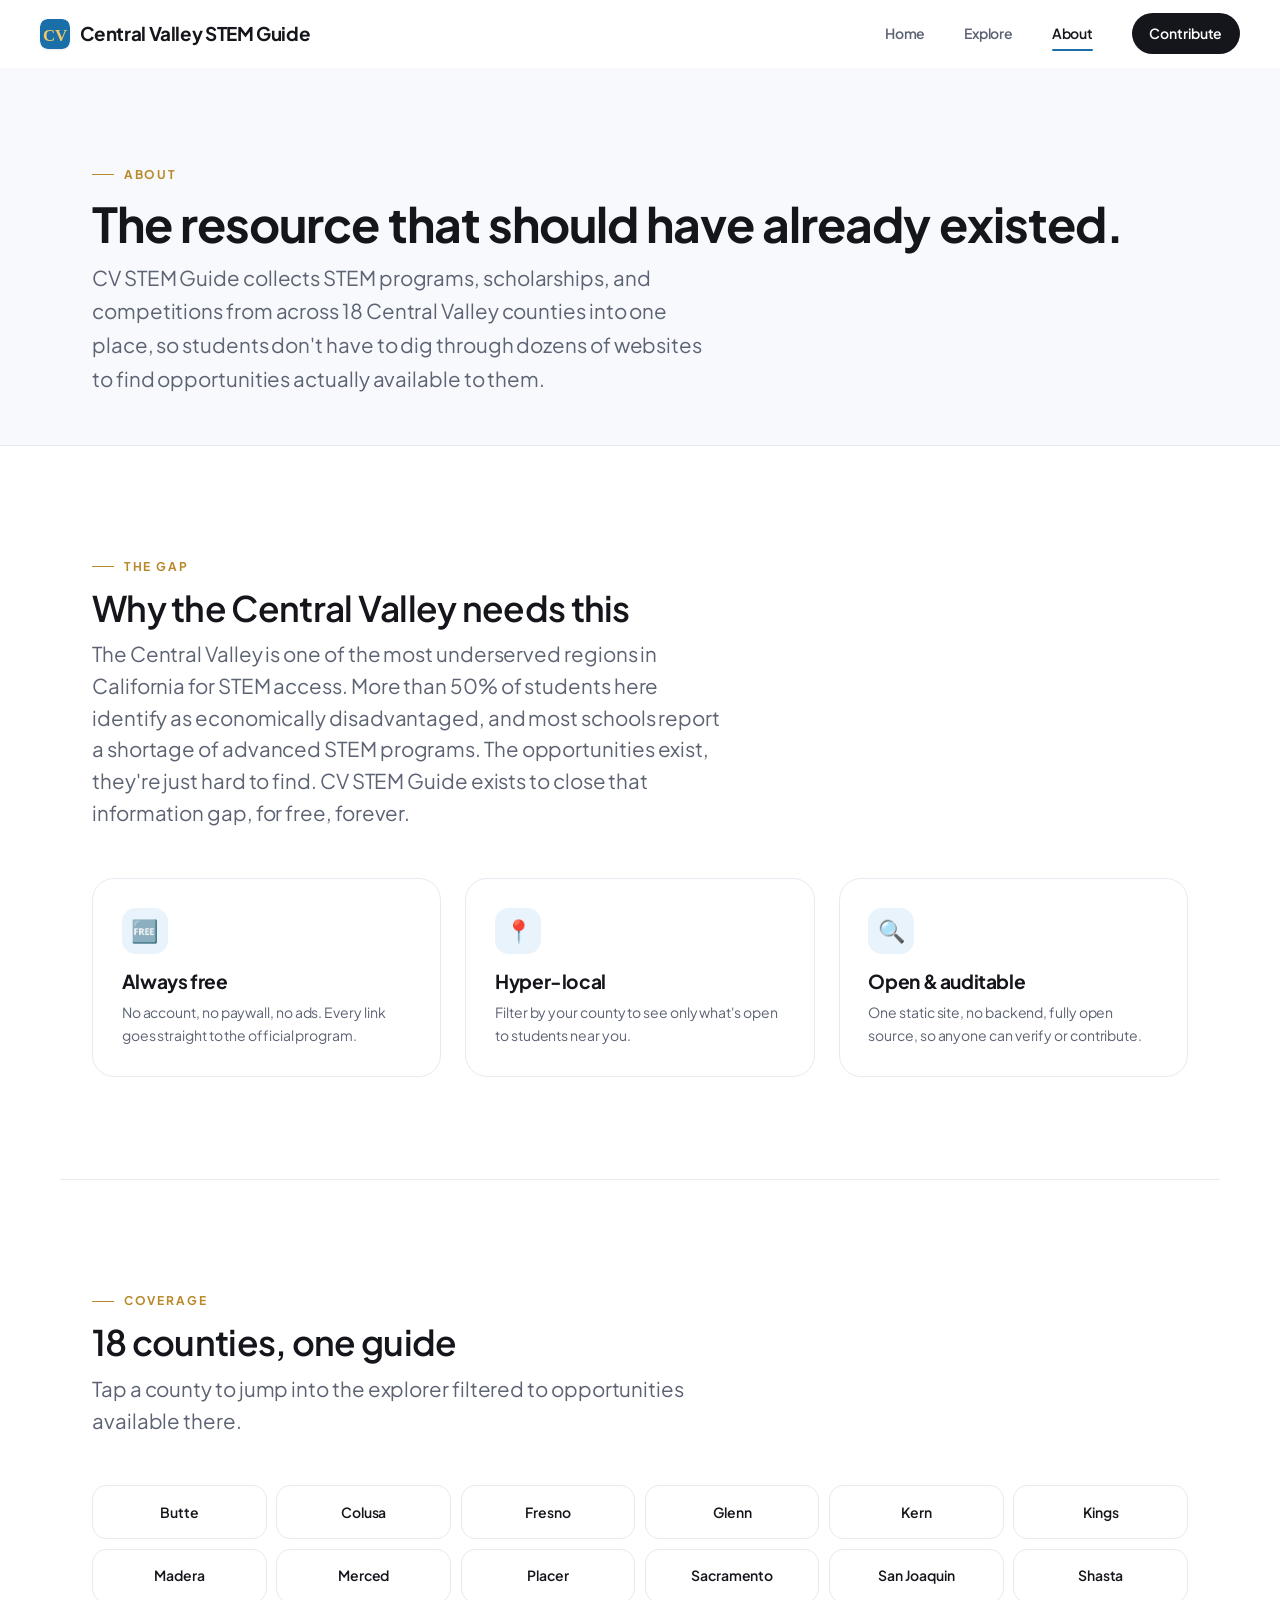
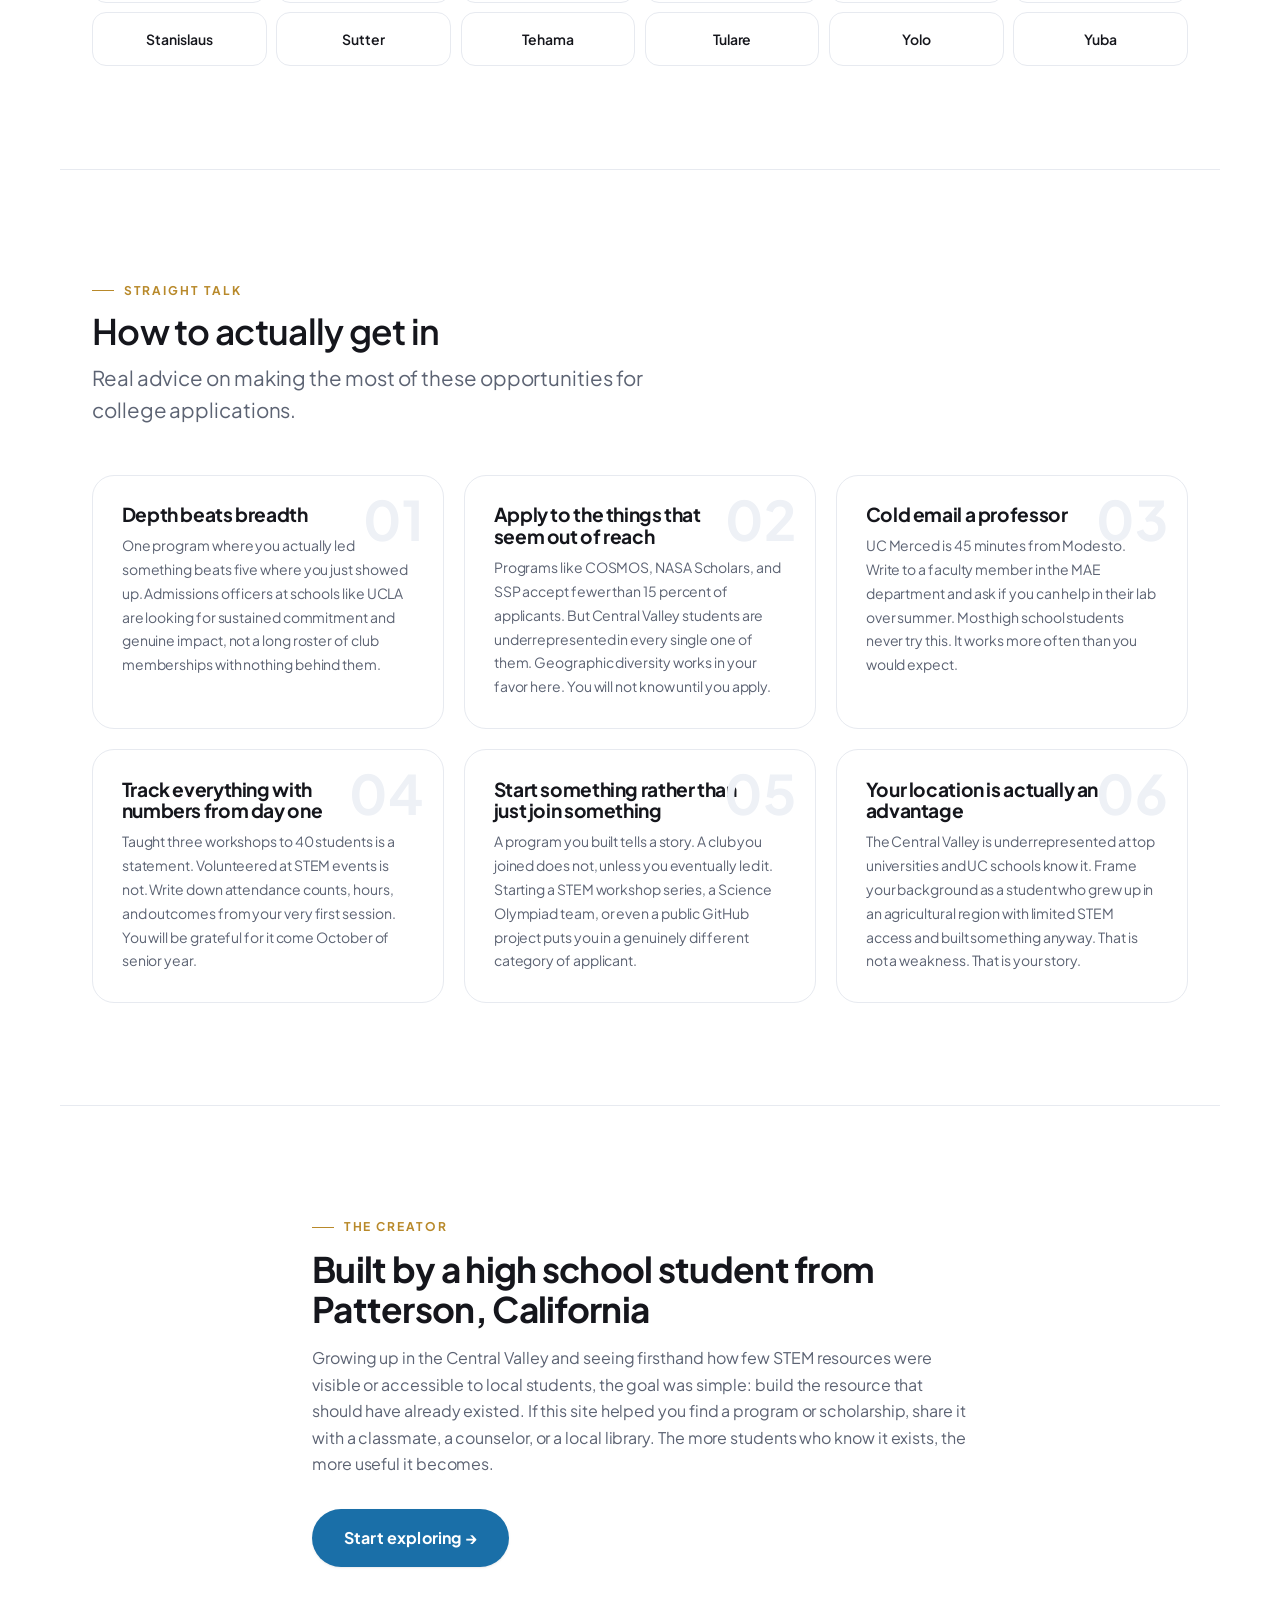
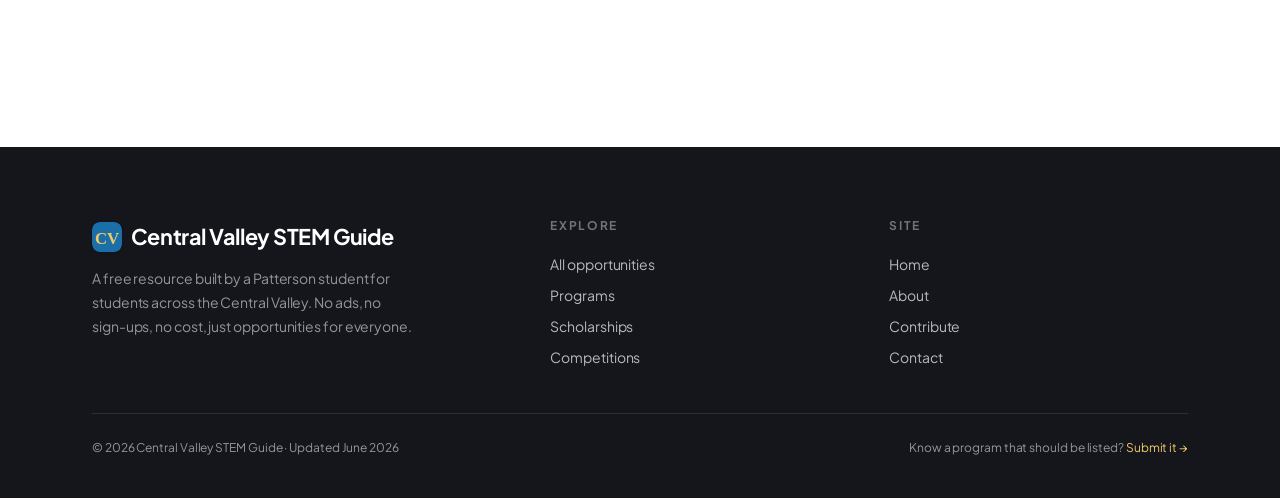
==== commit 74338690: "Add files via upload" ====
--- a/about/index.html
+++ b/about/index.html
@@ -33,7 +33,7 @@
   <div class="container">
     <span class="eyebrow">About</span>
     <h1>The resource that should have already existed.</h1>
-    <p>CV STEM Guide collects STEM programs, scholarships, and competitions from across 18 Central Valley counties into one place — so students don't have to dig through dozens of websites to find opportunities actually available to them.</p>
+    <p>CV STEM Guide collects STEM programs, scholarships, and competitions from across 18 Central Valley counties into one place, so students don't have to dig through dozens of websites to find opportunities actually available to them.</p>
   </div>
 </div>
 
@@ -42,12 +42,12 @@
     <div class="section-head prose" data-animate>
       <span class="eyebrow">The gap</span>
       <h2 class="title">Why the Central Valley needs this</h2>
-      <p class="sub">The Central Valley is one of the most underserved regions in California for STEM access. More than 50% of students here identify as economically disadvantaged, and most schools report a shortage of advanced STEM programs. The opportunities exist — they're just hard to find. CV STEM Guide exists to close that information gap, for free, forever.</p>
+      <p class="sub">The Central Valley is one of the most underserved regions in California for STEM access. More than 50% of students here identify as economically disadvantaged, and most schools report a shortage of advanced STEM programs. The opportunities exist, they're just hard to find. CV STEM Guide exists to close that information gap, for free, forever.</p>
     </div>
     <div class="feature-grid">
       <div class="feature" data-animate><div class="feature-ic">🆓</div><h3>Always free</h3><p>No account, no paywall, no ads. Every link goes straight to the official program.</p></div>
       <div class="feature" data-animate data-delay="1"><div class="feature-ic">📍</div><h3>Hyper-local</h3><p>Filter by your county to see only what's open to students near you.</p></div>
-      <div class="feature" data-animate data-delay="2"><div class="feature-ic">🔍</div><h3>Open & auditable</h3><p>One static site, no backend, fully open source — anyone can verify or contribute.</p></div>
+      <div class="feature" data-animate data-delay="2"><div class="feature-ic">🔍</div><h3>Open & auditable</h3><p>One static site, no backend, fully open source, so anyone can verify or contribute.</p></div>
     </div>
   </div>
 </section>
@@ -99,7 +99,7 @@
     <div class="footer-grid">
       <div>
         <div class="footer-logo"><svg class="logo-badge" viewBox="0 0 100 100" width="30" height="30" aria-hidden="true"><rect width="100" height="100" rx="24" fill="#1a6fa8"/><text x="50" y="72" text-anchor="middle" font-size="56" font-weight="700" fill="#f0c96a" font-family="Georgia,serif">CV</text></svg>Central Valley STEM Guide</div>
-        <p class="footer-blurb">A free resource built by a Patterson student for students across the Central Valley. No ads, no sign-ups, no cost — just opportunities for everyone.</p>
+        <p class="footer-blurb">A free resource built by a Patterson student for students across the Central Valley. No ads, no sign-ups, no cost, just opportunities for everyone.</p>
       </div>
       <div class="footer-col">
         <h4>Explore</h4>
--- a/styles/base.css
+++ b/styles/base.css
@@ -1,5 +1,5 @@
 /* ============================================================
-   CV STEM Guide — Design System: Base
+   CV STEM Guide - Design System: Base
    Tokens · reset · typography · layout primitives · utilities
    ============================================================ */
 
--- a/styles/components.css
+++ b/styles/components.css
@@ -1,5 +1,5 @@
 /* ============================================================
-   CV STEM Guide — Design System: Components
+   CV STEM Guide - Design System: Components
    Navigation · hero · stats · cards · explorer · banners · footer
    ============================================================ */
 
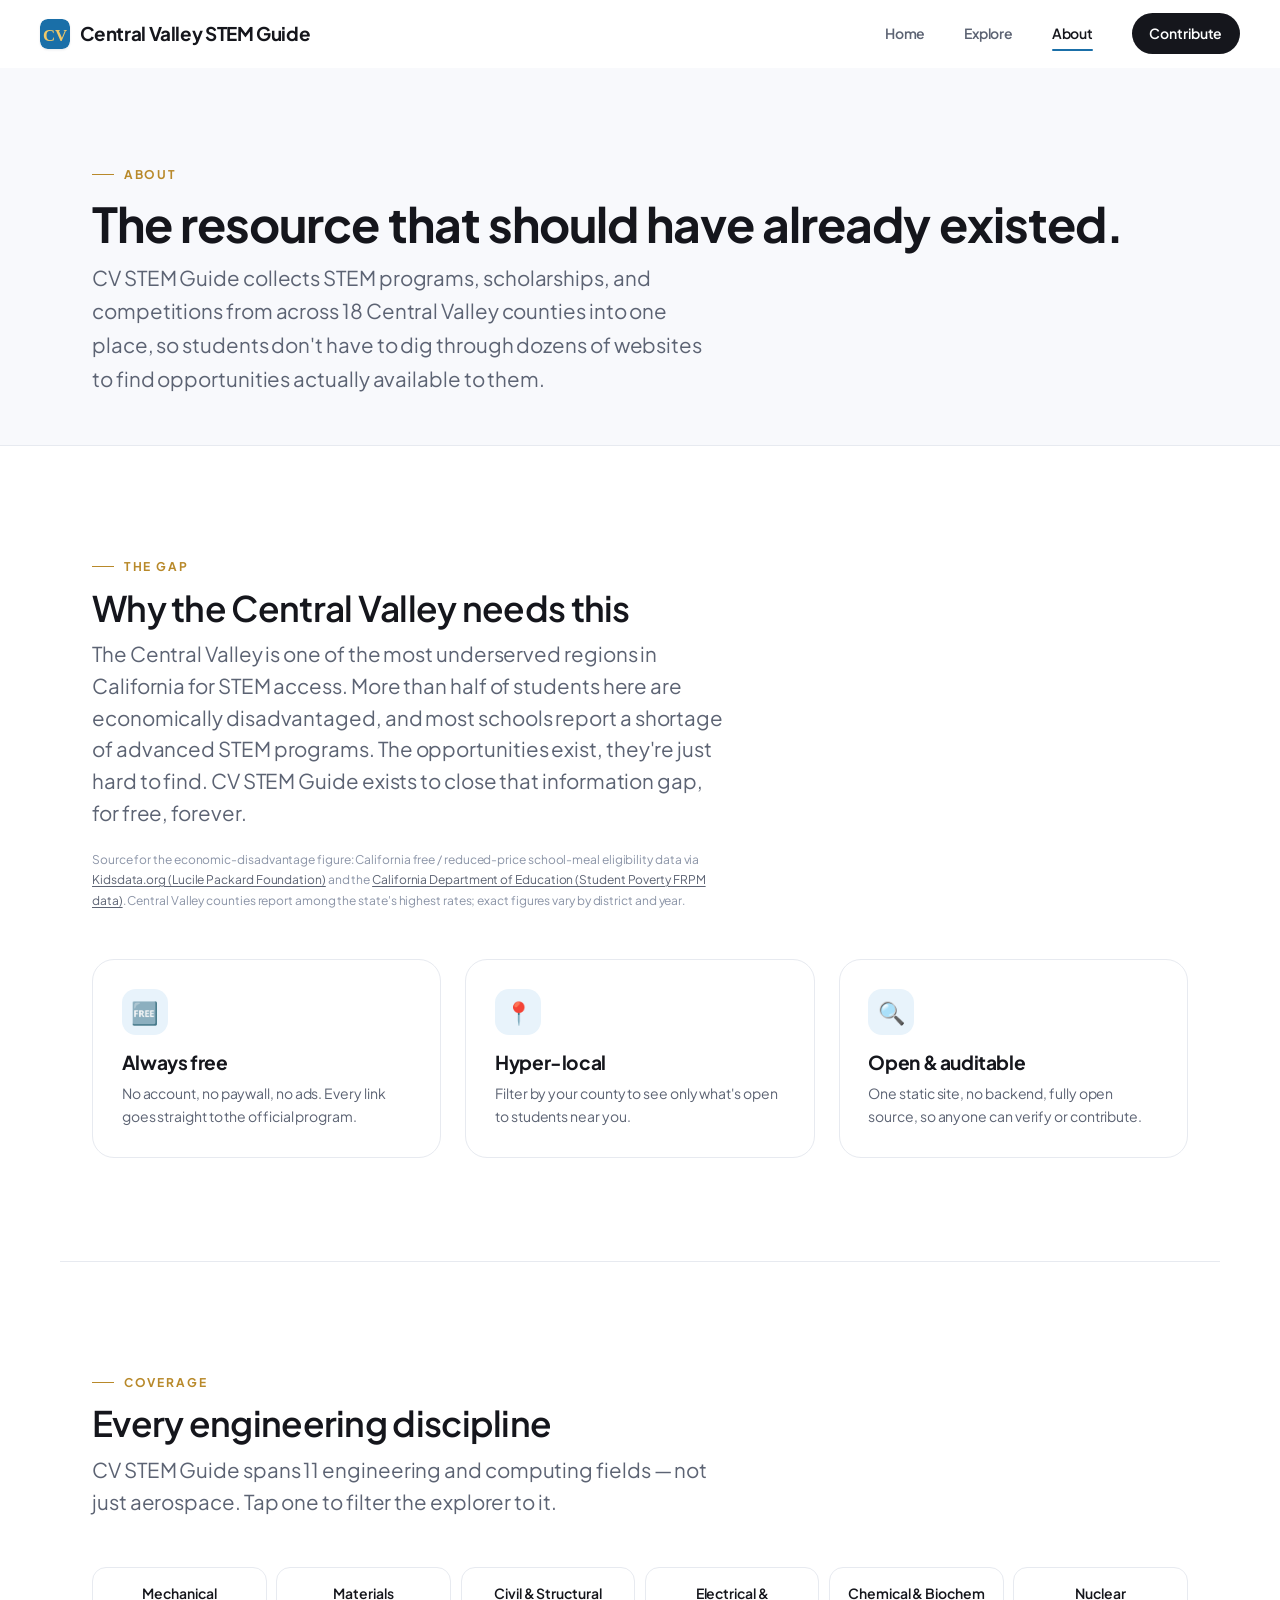
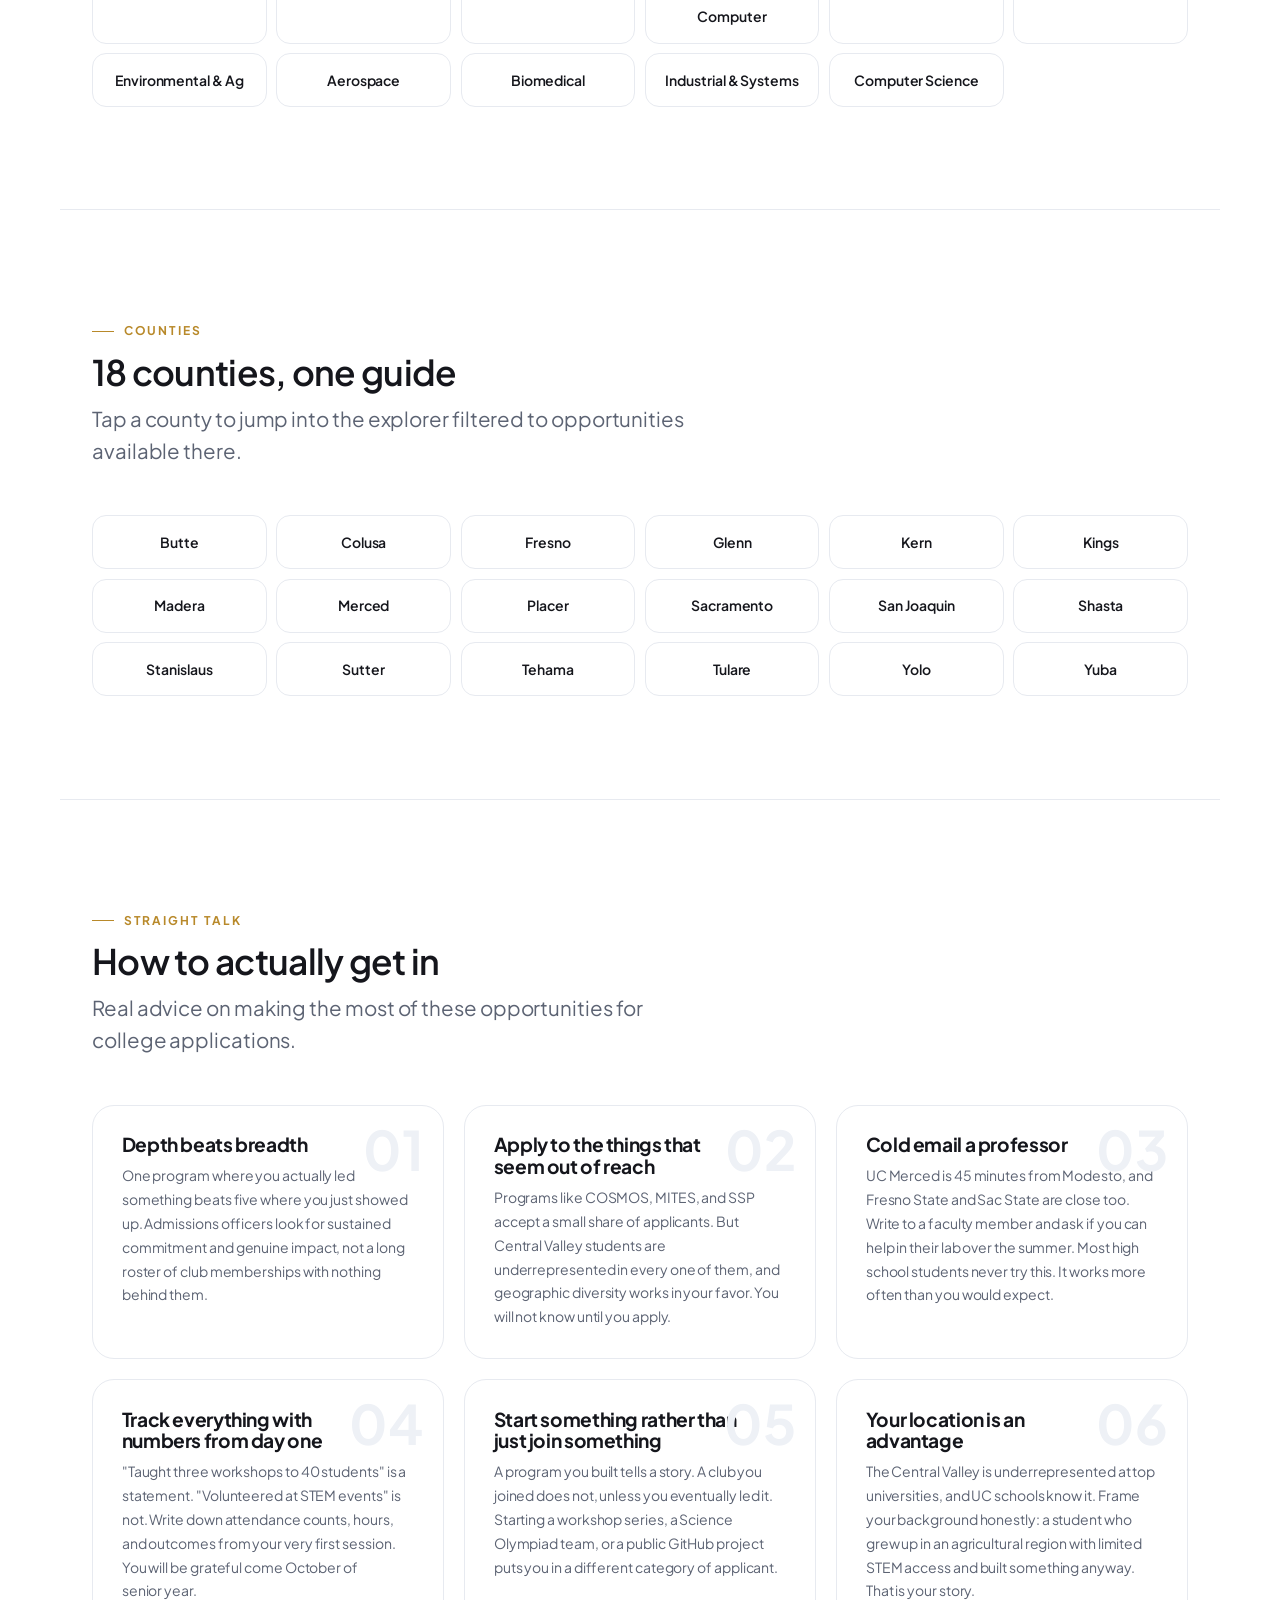
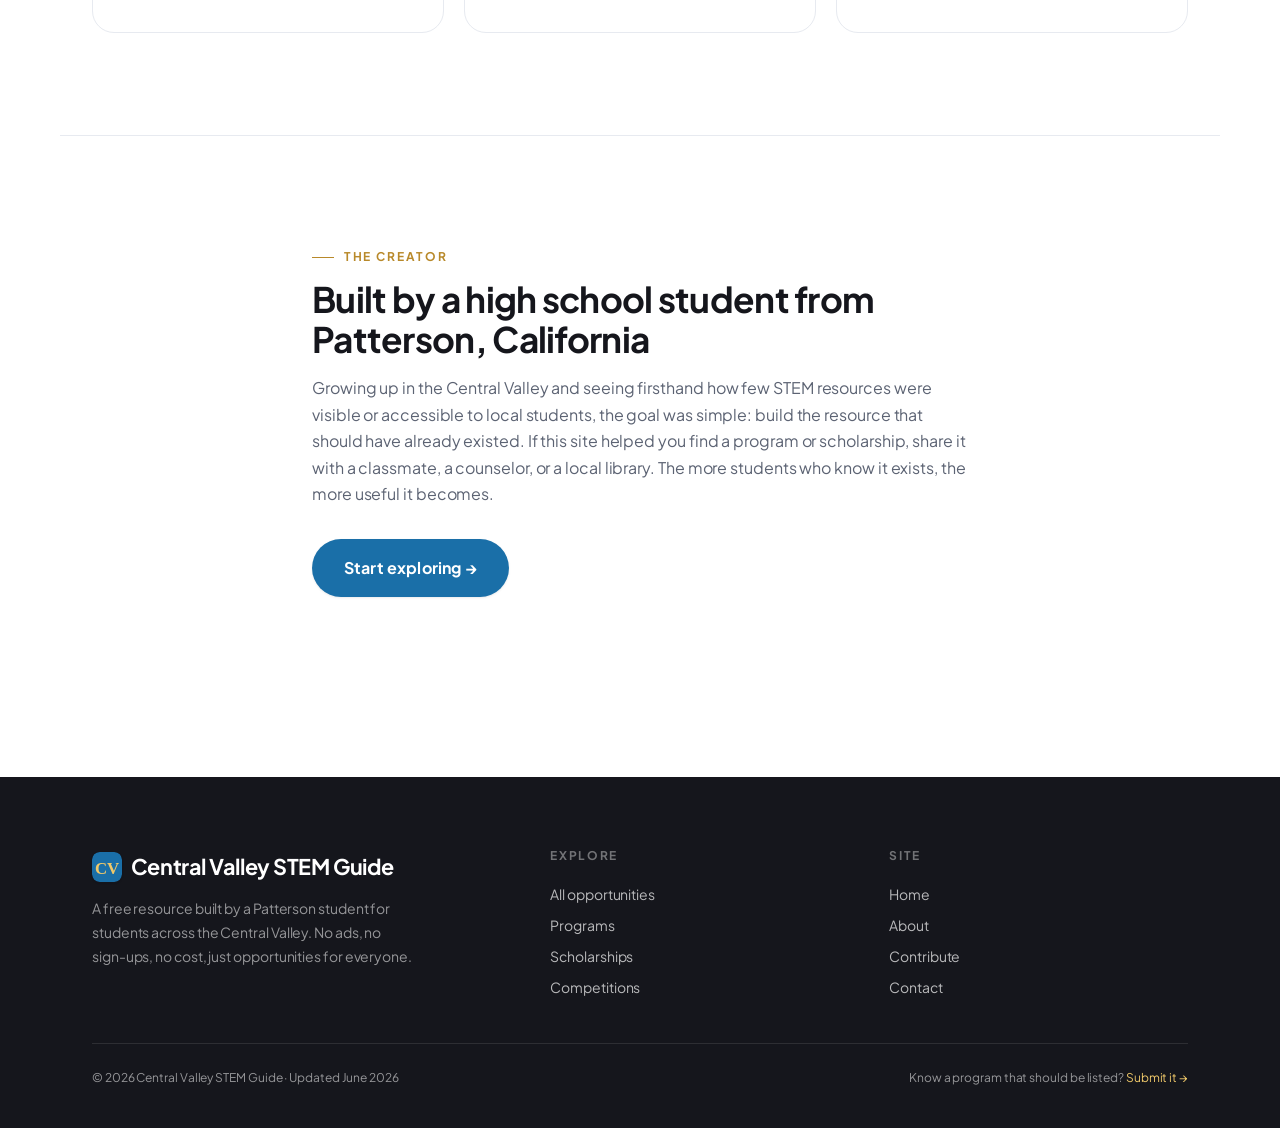
==== commit 48414d59: "Add files via upload" ====
--- a/about/index.html
+++ b/about/index.html
@@ -3,9 +3,22 @@
 <head>
 <meta charset="UTF-8">
 <meta name="viewport" content="width=device-width, initial-scale=1.0">
-<title>CV STEM Guide</title>
-<meta name="description" content="CV STEM Guide is a free, no-sign-up resource built by a Central Valley student to close the STEM information gap across 18 counties.">
+<title>About CV STEM Guide — Closing the Central Valley STEM Gap</title>
+<meta name="description" content="CV STEM Guide is a free, no-sign-up resource built by a Central Valley student to close the STEM information gap across 18 counties and every engineering discipline.">
 <link rel="canonical" href="https://cvstemguide.com/about">
+<meta name="theme-color" content="#1a6fa8">
+<!-- Open Graph -->
+<meta property="og:title" content="About CV STEM Guide">
+<meta property="og:description" content="A free, no-sign-up resource built by a Central Valley student to close the STEM information gap across 18 counties.">
+<meta property="og:type" content="website">
+<meta property="og:url" content="https://cvstemguide.com/about">
+<meta property="og:site_name" content="CV STEM Guide">
+<meta property="og:image" content="https://cvstemguide.com/assets/og-cover.svg">
+<!-- Twitter -->
+<meta name="twitter:card" content="summary_large_image">
+<meta name="twitter:title" content="About CV STEM Guide">
+<meta name="twitter:description" content="A free, no-sign-up resource built by a Central Valley student to close the STEM information gap.">
+<meta name="twitter:image" content="https://cvstemguide.com/assets/og-cover.svg">
 <link rel="icon" href="/assets/favicon.svg">
 <link rel="preconnect" href="https://fonts.googleapis.com">
 <link rel="preconnect" href="https://fonts.gstatic.com" crossorigin>
@@ -42,7 +55,13 @@
     <div class="section-head prose" data-animate>
       <span class="eyebrow">The gap</span>
       <h2 class="title">Why the Central Valley needs this</h2>
-      <p class="sub">The Central Valley is one of the most underserved regions in California for STEM access. More than 50% of students here identify as economically disadvantaged, and most schools report a shortage of advanced STEM programs. The opportunities exist, they're just hard to find. CV STEM Guide exists to close that information gap, for free, forever.</p>
+      <p class="sub">The Central Valley is one of the most underserved regions in California for STEM access. More than half of students here are economically disadvantaged, and most schools report a shortage of advanced STEM programs. The opportunities exist, they're just hard to find. CV STEM Guide exists to close that information gap, for free, forever.</p>
+      <p class="stat-sources">
+        Source for the economic-disadvantage figure: California free / reduced-price school-meal eligibility data via
+        <a href="https://www.kidsdata.org/topic/518/school-meals/table" target="_blank" rel="noopener">Kidsdata.org (Lucile Packard Foundation)</a>
+        and the <a href="https://www.cde.ca.gov/ds/ad/filessp.asp" target="_blank" rel="noopener">California Department of Education (Student Poverty FRPM data)</a>.
+        Central Valley counties report among the state's highest rates; exact figures vary by district and year.
+      </p>
     </div>
     <div class="feature-grid">
       <div class="feature" data-animate><div class="feature-ic">🆓</div><h3>Always free</h3><p>No account, no paywall, no ads. Every link goes straight to the official program.</p></div>
@@ -54,11 +73,25 @@
 
 <hr class="divider container">
 
+<!-- Disciplines -->
+<section>
+  <div class="container">
+    <div class="section-head" data-animate>
+      <span class="eyebrow">Coverage</span>
+      <h2 class="title">Every engineering discipline</h2>
+      <p class="sub">CV STEM Guide spans 11 engineering and computing fields — not just aerospace. Tap one to filter the explorer to it.</p>
+    </div>
+    <div class="county-grid" id="field-grid" data-animate></div>
+  </div>
+</section>
+
+<hr class="divider container">
+
 <!-- Counties -->
 <section>
   <div class="container">
     <div class="section-head" data-animate>
-      <span class="eyebrow">Coverage</span>
+      <span class="eyebrow">Counties</span>
       <h2 class="title">18 counties, one guide</h2>
       <p class="sub">Tap a county to jump into the explorer filtered to opportunities available there.</p>
     </div>
@@ -126,6 +159,23 @@
 <script src="/scripts/data.js"></script>
 <script src="/scripts/ui.js"></script>
 <script src="/scripts/main.js" defer></script>
+
+<!-- ============================================================
+     ANALYTICS  ·  privacy-friendly, cookieless  (see index.html
+     for full instructions on swapping in Plausible / GA4).
+     ============================================================ -->
 <script data-goatcounter="https://cvstemguide.goatcounter.com/count" async src="//gc.zgo.at/count.js"></script>
+<!-- PLAUSIBLE — uncomment + set your domain:
+<script defer data-domain="REPLACE_WITH_YOUR_DOMAIN" src="https://plausible.io/js/script.js"></script>
+-->
+<!-- GOOGLE ANALYTICS 4 — uncomment + set your Measurement ID (G-XXXXXXXX):
+<script async src="https://www.googletagmanager.com/gtag/js?id=G-REPLACE_WITH_YOUR_ID"></script>
+<script>
+  window.dataLayer = window.dataLayer || [];
+  function gtag(){ dataLayer.push(arguments); }
+  gtag('js', new Date());
+  gtag('config', 'G-REPLACE_WITH_YOUR_ID');
+</script>
+-->
 </body>
 </html>
--- a/styles/components.css
+++ b/styles/components.css
@@ -299,3 +299,121 @@
   .hero { min-height: 78vh; }
   .card-grid { grid-template-columns: 1fr; }
 }
+
+/* ============================================================
+   v2 additions — disciplines, deadlines, filters, placeholders
+   ============================================================ */
+
+/* ---------- Discipline tags on cards ---------- */
+.card-fields { display: flex; flex-wrap: wrap; gap: .35rem; margin: .15rem 0 .2rem; }
+.field-tag {
+  font-size: .68rem; font-weight: 600; letter-spacing: .01em;
+  padding: .16rem .55rem; border-radius: var(--r-pill);
+  background: var(--surface-2); color: var(--ink-muted); border: 1px solid var(--line);
+}
+
+/* ---------- "Closing soon" deadline styling ---------- */
+.badge-closing { background: #fdeceb; color: #c1322b; }
+.card--soon { border-color: #f1c4bf; box-shadow: 0 0 0 1px #f7d7d3 inset; }
+.card--soon:hover { border-color: #ec9d95; }
+.soon-text { color: #c1322b; font-weight: 700; }
+
+/* ---------- Expanded explorer controls ---------- */
+.explorer-controls { display: flex; flex-wrap: wrap; align-items: center; gap: .6rem; }
+.toggle {
+  display: inline-flex; align-items: center; gap: .5rem;
+  font-size: var(--fs-sm); font-weight: 600; color: var(--ink-muted);
+  padding: .58rem .95rem; border: 1px solid var(--line); border-radius: var(--r-pill);
+  background: var(--surface-2); cursor: pointer; user-select: none; white-space: nowrap;
+  transition: border-color var(--t-fast), background var(--t-fast), color var(--t-fast);
+}
+.toggle input { width: 1rem; height: 1rem; accent-color: var(--sky); cursor: pointer; }
+.toggle:hover { border-color: var(--ink-faint); }
+.toggle:has(input:checked) { border-color: var(--sky); color: var(--ink); background: var(--sky-light); }
+
+.chips--field { gap: .4rem; }
+.filter-group-label {
+  font-size: var(--fs-xs); font-weight: 700; letter-spacing: .12em; text-transform: uppercase;
+  color: var(--ink-faint); margin-bottom: .5rem; display: block;
+}
+
+/* ---------- Photo placeholders (swap in real Central Valley photos) ---------- */
+.photo-ph {
+  position: relative; display: grid; place-items: center; text-align: center;
+  width: 100%; height: 100%; color: #fff; overflow: hidden;
+  background: linear-gradient(125deg, #0f2741 0%, #1a6fa8 58%, #b8892a 120%);
+}
+.photo-ph::before {
+  content: ""; position: absolute; inset: 10px; border: 2px dashed rgba(255,255,255,.45); border-radius: calc(var(--r-lg) - 6px);
+}
+.photo-ph-inner { position: relative; z-index: 1; padding: 1rem; max-width: 86%; }
+.photo-ph-inner .cam { font-size: 1.8rem; opacity: .9; }
+.photo-ph-label {
+  display: block; margin-top: .4rem; font-size: .66rem; font-weight: 800; letter-spacing: .12em;
+  text-transform: uppercase; line-height: 1.5; color: rgba(255,255,255,.92);
+}
+.photo-ph-sub { display: block; margin-top: .25rem; font-size: .62rem; font-weight: 600; letter-spacing: .04em; color: rgba(255,255,255,.7); text-transform: none; }
+
+/* Real photos overlay their placeholder; if the file is missing, JS hides the
+   <img> (see initPhotoSwap in main.js) and the gradient placeholder shows through. */
+.hero-photo { position: absolute; inset: 0; z-index: 1; width: 100%; height: 100%; object-fit: cover; object-position: center 40%; }
+.marquee-img .ph-photo { position: absolute; inset: 0; z-index: 1; width: 100%; height: 100%; object-fit: cover; }
+
+/* Hero placeholder variant (full-bleed) */
+.hero-ph {
+  position: absolute; inset: 0; width: 100%; height: 100%;
+  background: linear-gradient(120deg, #0c2238 0%, #14507a 52%, #b8892a 130%);
+  transform: scale(1.04); transform-origin: center;
+  animation: kenburns 18s ease-in-out infinite alternate;
+}
+.hero-ph::after {
+  content: ""; position: absolute; inset: 0;
+  background-image: radial-gradient(rgba(255,255,255,.06) 1px, transparent 1px);
+  background-size: 26px 26px; opacity: .5;
+}
+.photo-marker {
+  position: absolute; right: 14px; bottom: 14px; z-index: 2;
+  font-size: .6rem; font-weight: 800; letter-spacing: .1em; text-transform: uppercase;
+  color: rgba(255,255,255,.92); background: rgba(8,18,34,.55); backdrop-filter: blur(4px);
+  padding: .4rem .7rem; border: 1px dashed rgba(255,255,255,.5); border-radius: var(--r-pill);
+}
+
+/* ---------- Stat source citations ---------- */
+.stat-sources {
+  margin-top: 1.25rem; font-size: var(--fs-xs); color: var(--ink-faint); line-height: 1.7;
+}
+.stat-sources a { color: var(--ink-muted); text-decoration: underline; text-underline-offset: 2px; }
+.stat-sources a:hover { color: var(--sky); }
+.flag-note {
+  margin-top: 1rem; padding: .85rem 1rem; border-left: 3px solid var(--gold-soft);
+  background: var(--gold-light); border-radius: var(--r-sm);
+  font-size: var(--fs-sm); color: var(--ink-soft);
+}
+
+/* ---------- Contributor counter (Contribute page) ---------- */
+.counter-band {
+  display: flex; flex-wrap: wrap; gap: 2rem; justify-content: center; text-align: center;
+  padding: clamp(2rem, 5vw, 3rem); margin-top: 2.5rem;
+  border: 1px solid var(--line); border-radius: var(--r-lg); background: var(--surface-2);
+}
+.counter-item .counter-num {
+  font-family: var(--font-display); font-weight: 600; font-size: clamp(2rem, 5vw, 3rem);
+  color: var(--sky); line-height: 1; font-variant-numeric: tabular-nums;
+}
+.counter-item .counter-label { font-size: var(--fs-sm); color: var(--ink-muted); margin-top: .35rem; }
+
+/* ---------- Responsive: explorer + placeholders ---------- */
+@media (max-width: 720px) {
+  /* Field chips scroll horizontally instead of stacking tall */
+  .chips--field {
+    flex-wrap: nowrap; overflow-x: auto; scroll-snap-type: x proximity;
+    padding-bottom: .35rem; -webkit-overflow-scrolling: touch;
+  }
+  .chips--field::-webkit-scrollbar { height: 4px; }
+  .chips--field::-webkit-scrollbar-thumb { background: var(--line); border-radius: 2px; }
+  .chips--field .chip { flex: 0 0 auto; scroll-snap-align: start; }
+  .explorer-row { gap: .6rem; }
+  .search-field { flex: 1 1 100%; max-width: none; }
+  .county-select, .toggle { flex: 1 1 auto; }
+  .counter-band { gap: 1.25rem; }
+}
